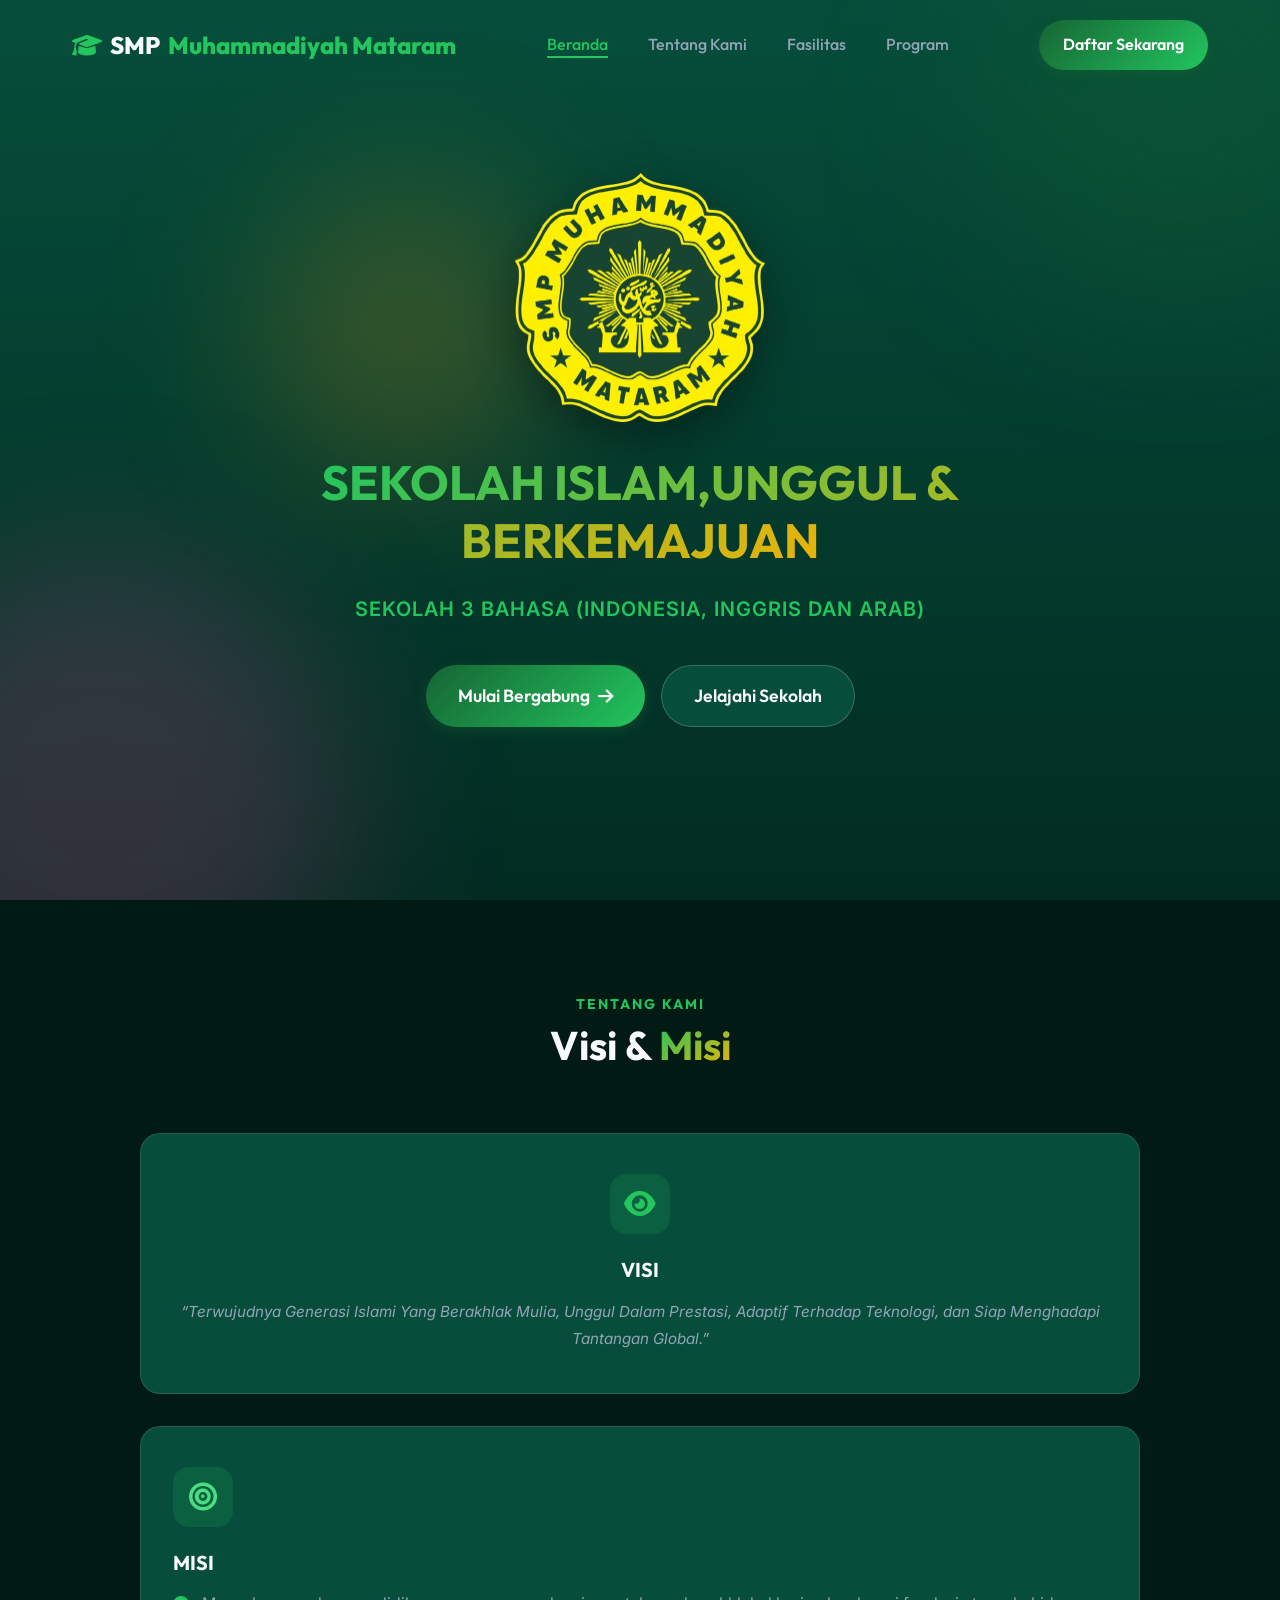
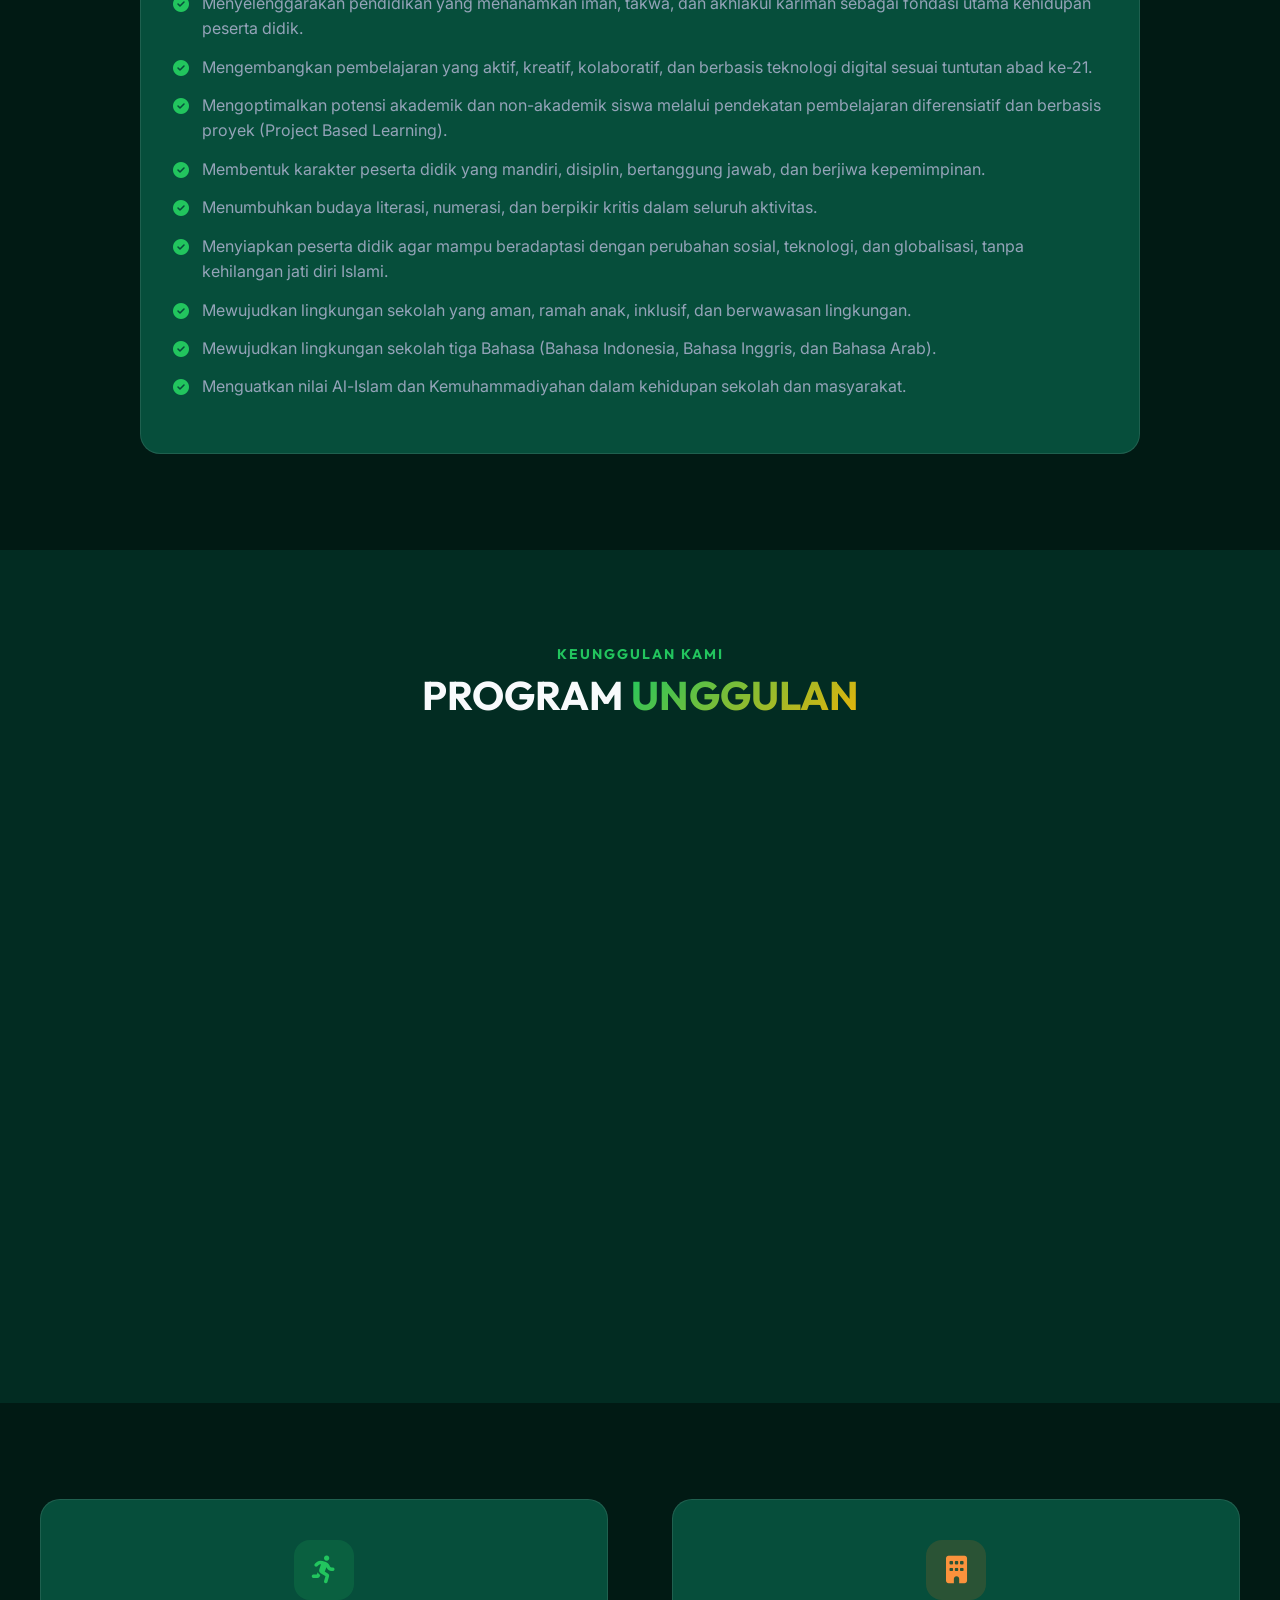
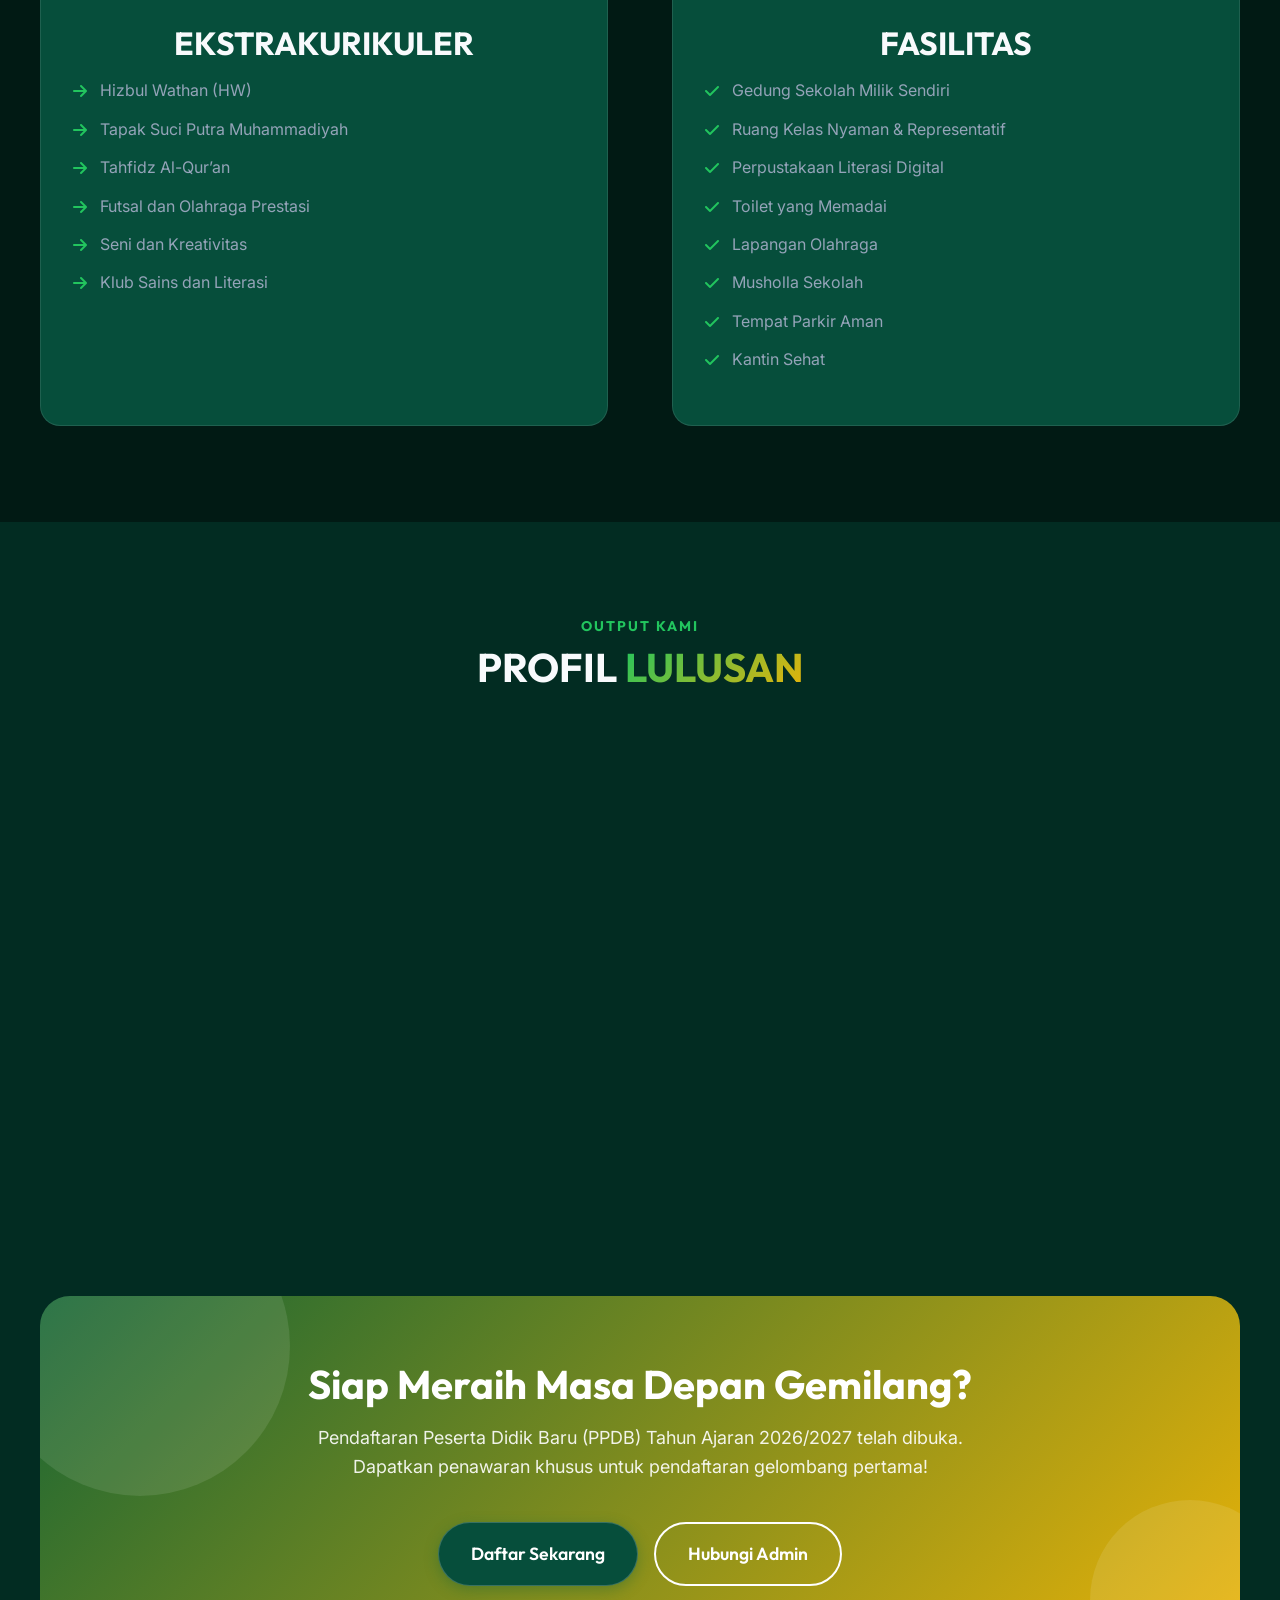
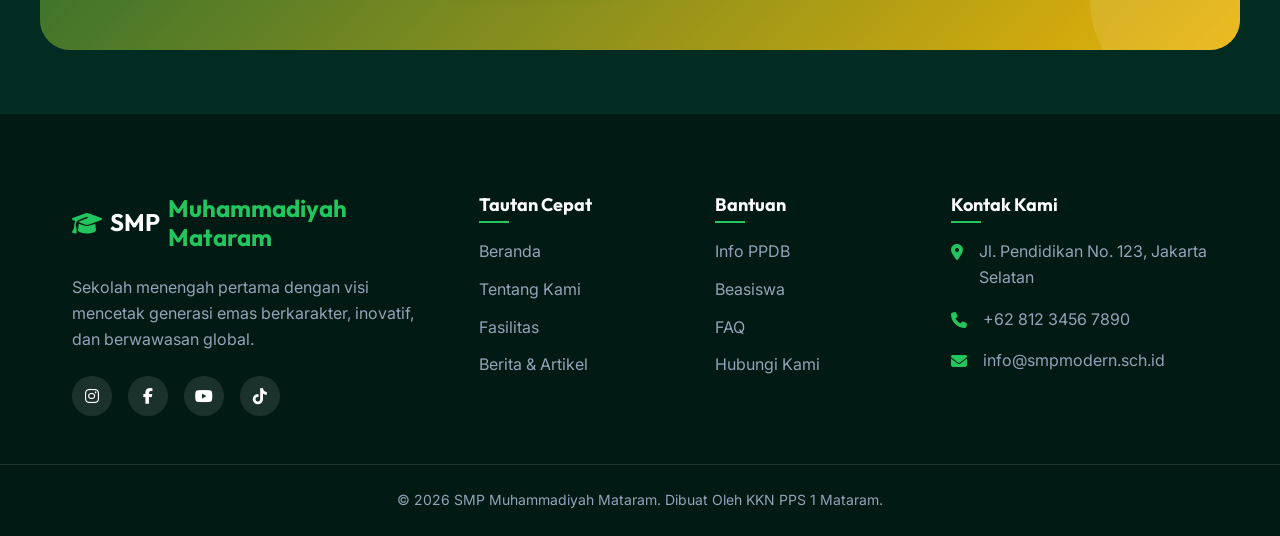
==== index.html @ 3b27979a "upload website" ====
<!DOCTYPE html>
<html lang="id">

<head>
    <meta charset="UTF-8">
    <meta name="viewport" content="width=device-width, initial-scale=1.0">
    <title>SMP Muhammadiyah Mataram | Cerdas & Berkarakter</title>
    <!-- Google Fonts -->
    <link rel="preconnect" href="https://fonts.googleapis.com">
    <link rel="preconnect" href="https://fonts.gstatic.com" crossorigin>
    <link
        href="https://fonts.googleapis.com/css2?family=Outfit:wght@300;400;600;700;800&family=Inter:wght@400;500;600&display=swap"
        rel="stylesheet">
    <!-- Font Awesome -->
    <link rel="stylesheet" href="https://cdnjs.cloudflare.com/ajax/libs/font-awesome/6.4.0/css/all.min.css">
    <!-- AOS Animation CSS -->
    <link href="https://unpkg.com/aos@2.3.1/dist/aos.css" rel="stylesheet">
    <!-- Custom CSS -->
    <link rel="stylesheet" href="style.css">
</head>

<body>
    <!-- Navbar -->
    <nav class="navbar">
        <div class="nav-container">
            <a href="#" class="logo">
                <i class="fas fa-graduation-cap"></i> SMP<span>Muhammadiyah Mataram </span>
            </a>
            <ul class="nav-links">
                <li data-aos="fade-down" data-aos-delay="100"><a href="#beranda" class="active">Beranda</a></li>
                <li data-aos="fade-down" data-aos-delay="200"><a href="#tentang">Tentang Kami</a></li>
                <li data-aos="fade-down" data-aos-delay="300"><a href="#fasilitas">Fasilitas</a></li>
                <li data-aos="fade-down" data-aos-delay="400"><a href="#program">Program</a></li>
            </ul>
            <a href="#daftar" class="btn-primary nav-btn" data-aos="fade-down" data-aos-delay="500">Daftar Sekarang</a>

            <div class="menu-toggle" id="mobile-menu">
                <span class="bar"></span>
                <span class="bar"></span>
                <span class="bar"></span>
            </div>
        </div>
    </nav>

    <!-- Hero Section -->
    <header id="beranda" class="hero">
        <div class="hero-shapes">
            <div class="shape shape-1"></div>
            <div class="shape shape-2"></div>
            <div class="shape shape-3"></div>
        </div>

        <div class="hero-container">
            <div class="hero-content">
                <div class="hero-logo-wrapper" data-aos="zoom-in" data-aos-delay="100">
                    <img src="assets/logo smp.png" alt="Logo SMP Muhammadiyah Mataram" class="hero-logo">
                </div>
                <h1 style="font-size: 3rem; line-height: 1.2; text-transform: uppercase;" data-aos="fade-up" data-aos-delay="200"><span
                        class="text-gradient">Sekolah Islam,Unggul & Berkemajuan</span></h1>
                <p style="font-size: 1.25rem; font-weight: 600; color: var(--primary-light); letter-spacing: 1px;" data-aos="fade-up" data-aos-delay="300">
                    SEKOLAH 3 BAHASA (INDONESIA, INGGRIS DAN ARAB)</p>
                <div class="hero-buttons" data-aos="fade-up" data-aos-delay="400">
                    <a href="#daftar" class="btn-primary btn-large">
                        Mulai Bergabung <i class="fas fa-arrow-right"></i>
                    </a>
                    <a href="#tentang" class="btn-secondary btn-large">
                        Jelajahi Sekolah
                    </a>
                </div>

            </div>

        </div>
    </header>

    <!-- Visi & Misi -->
    <section id="tentang" class="section-padding bg-darker">
        <div class="container">
            <div class="section-header">
                <h4 class="section-subtitle">Tentang Kami</h4>
                <h2 class="section-title">Visi & <span class="text-gradient">Misi</span></h2>
            </div>
            <div class="visi-misi-grid">
                <div class="feature-card visi-card" data-aos="fade-right" data-aos-delay="100" data-aos-duration="800">
                    <div class="card-icon bg-blue"><i class="fas fa-eye"></i></div>
                    <h3>VISI</h3>
                    <p class="quote">“Terwujudnya Generasi Islami Yang Berakhlak Mulia, Unggul Dalam Prestasi, Adaptif
                        Terhadap Teknologi, dan Siap Menghadapi Tantangan Global.”</p>
                </div>
                <div class="feature-card misi-card" data-aos="fade-left" data-aos-delay="300" data-aos-duration="800">
                    <div class="card-icon bg-green"><i class="fas fa-bullseye"></i></div>
                    <h3>MISI</h3>
                    <ul class="custom-list">
                        <li><i class="fas fa-check-circle"></i> <span>Menyelenggarakan pendidikan yang menanamkan iman,
                                takwa, dan akhlakul karimah sebagai fondasi utama kehidupan peserta didik.</span></li>
                        <li><i class="fas fa-check-circle"></i> <span>Mengembangkan pembelajaran yang aktif, kreatif,
                                kolaboratif, dan berbasis teknologi digital sesuai tuntutan abad ke-21.</span></li>
                        <li><i class="fas fa-check-circle"></i> <span>Mengoptimalkan potensi akademik dan non-akademik
                                siswa melalui pendekatan pembelajaran diferensiatif dan berbasis proyek (Project Based
                                Learning).</span></li>
                        <li><i class="fas fa-check-circle"></i> <span>Membentuk karakter peserta didik yang mandiri,
                                disiplin, bertanggung jawab, dan berjiwa kepemimpinan.</span></li>
                        <li><i class="fas fa-check-circle"></i> <span>Menumbuhkan budaya literasi, numerasi, dan
                                berpikir kritis dalam seluruh aktivitas.</span></li>
                        <li><i class="fas fa-check-circle"></i> <span>Menyiapkan peserta didik agar mampu beradaptasi
                                dengan perubahan sosial, teknologi, dan globalisasi, tanpa kehilangan jati diri
                                Islami.</span></li>
                        <li><i class="fas fa-check-circle"></i> <span>Mewujudkan lingkungan sekolah yang aman, ramah
                                anak, inklusif, dan berwawasan lingkungan.</span></li>
                        <li><i class="fas fa-check-circle"></i> <span>Mewujudkan lingkungan sekolah tiga Bahasa (Bahasa
                                Indonesia, Bahasa Inggris, dan Bahasa Arab).</span></li>
                        <li><i class="fas fa-check-circle"></i> <span>Menguatkan nilai Al-Islam dan Kemuhammadiyahan
                                dalam kehidupan sekolah dan masyarakat.</span></li>
                    </ul>
                </div>
            </div>
        </div>
    </section>

    <!-- Program Unggulan -->
    <section id="program" class="section-padding">
        <div class="container">
            <div class="section-header">
                <h4 class="section-subtitle">Keunggulan Kami</h4>
                <h2 class="section-title">PROGRAM <span class="text-gradient">UNGGULAN</span></h2>
            </div>
            <div class="cards-grid">
                <div class="feature-card" data-aos="flip-left" data-aos-delay="100">
                    <div class="card-icon bg-blue"><i class="fas fa-quran"></i></div>
                    <h3>1. PROGRAM TAHFIDZ & KARAKTER ISLAMI</h3>
                    <ul class="custom-list">
                        <li><i class="fas fa-star"></i> <span>Tahfidz dan Tahsin Al-Qur’an Terprogram</span></li>
                        <li><i class="fas fa-star"></i> <span>Sholat Dhuha & Dzuhur Berjamaah</span></li>
                        <li><i class="fas fa-star"></i> <span>Pembiasaan adab dan akhlakul karimah</span></li>
                    </ul>
                </div>
                <div class="feature-card" data-aos="flip-left" data-aos-delay="200">
                    <div class="card-icon bg-purple"><i class="fas fa-award"></i></div>
                    <h3>2. PROGRAM AKADEMIK UNGGUL</h3>
                    <ul class="custom-list">
                        <li><i class="fas fa-star"></i> <span>Kurikulum Merdeka terintegrasi ISMUBA</span></li>
                        <li><i class="fas fa-star"></i> <span>Project Based Learning (PjBL)</span></li>
                        <li><i class="fas fa-star"></i> <span>Penguatan Literasi & Numerasi</span></li>
                        <li><i class="fas fa-star"></i> <span>Kelas pendampingan prestasi</span></li>
                        <li><i class="fas fa-star"></i> <span>Beasiswa Kepala Desa</span></li>
                    </ul>
                </div>
                <div class="feature-card" data-aos="flip-left" data-aos-delay="300">
                    <div class="card-icon bg-orange"><i class="fas fa-laptop-code"></i></div>
                    <h3>3. PROGRAM DIGITAL TEKNOLOGI</h3>
                    <ul class="custom-list">
                        <li><i class="fas fa-star"></i> <span>Pembelajaran berbasis ICT</span></li>
                        <li><i class="fas fa-star"></i> <span>Literasi digital & etika bermedia</span></li>
                        <li><i class="fas fa-star"></i> <span>Pengenalan coding & teknologi dasar</span></li>
                        <li><i class="fas fa-star"></i> <span>Ujian berbasis komputer (CBT)</span></li>
                    </ul>
                </div>
                <div class="feature-card" data-aos="flip-left" data-aos-delay="400">
                    <div class="card-icon bg-green"><i class="fas fa-users"></i></div>
                    <h3>4. PROGRAM LIFE SKILLS & KEPEMIMPINAN</h3>
                    <ul class="custom-list">
                        <li><i class="fas fa-star"></i> <span>Public speaking & komunikasi efektif</span></li>
                        <li><i class="fas fa-star"></i> <span>Kewirausahaan siswa</span></li>
                        <li><i class="fas fa-star"></i> <span>Pendidikan karakter & kepemimpinan</span></li>
                    </ul>
                </div>
            </div>
        </div>
    </section>

    <!-- Ekstrakurikuler & Fasilitas -->
    <section id="fasilitas" class="section-padding bg-darker">
        <div class="container split-grid">
            <div class="content-col feature-card" data-aos="fade-right" data-aos-delay="100">
                <div class="card-icon bg-blue" style="margin: 0 auto 1.5rem;"><i class="fas fa-running"></i></div>
                <h2 class="section-title" style="text-align: center; font-size: 2rem;">EKSTRAKURIKULER</h2>
                <ul class="custom-list">
                    <li><i class="fas fa-arrow-right"></i> <span>Hizbul Wathan (HW)</span></li>
                    <li><i class="fas fa-arrow-right"></i> <span>Tapak Suci Putra Muhammadiyah</span></li>
                    <li><i class="fas fa-arrow-right"></i> <span>Tahfidz Al-Qur’an</span></li>
                    <li><i class="fas fa-arrow-right"></i> <span>Futsal dan Olahraga Prestasi</span></li>
                    <li><i class="fas fa-arrow-right"></i> <span>Seni dan Kreativitas</span></li>
                    <li><i class="fas fa-arrow-right"></i> <span>Klub Sains dan Literasi</span></li>
                </ul>
            </div>
            <div class="content-col feature-card" data-aos="fade-left" data-aos-delay="300">
                <div class="card-icon bg-orange" style="margin: 0 auto 1.5rem;"><i class="fas fa-building"></i></div>
                <h2 class="section-title" style="text-align: center; font-size: 2rem;">FASILITAS</h2>
                <ul class="custom-list">
                    <li><i class="fas fa-check"></i> <span>Gedung Sekolah Milik Sendiri</span></li>
                    <li><i class="fas fa-check"></i> <span>Ruang Kelas Nyaman & Representatif</span></li>
                    <li><i class="fas fa-check"></i> <span>Perpustakaan Literasi Digital</span></li>
                    <li><i class="fas fa-check"></i> <span>Toilet yang Memadai</span></li>
                    <li><i class="fas fa-check"></i> <span>Lapangan Olahraga</span></li>
                    <li><i class="fas fa-check"></i> <span>Musholla Sekolah</span></li>
                    <li><i class="fas fa-check"></i> <span>Tempat Parkir Aman</span></li>
                    <li><i class="fas fa-check"></i> <span>Kantin Sehat</span></li>
                </ul>
            </div>
        </div>
    </section>

    <!-- Profil Lulusan -->
    <section id="profil" class="section-padding">
        <div class="container text-center">
            <div class="section-header">
                <h4 class="section-subtitle">Output Kami</h4>
                <h2 class="section-title">PROFIL <span class="text-gradient">LULUSAN</span></h2>
            </div>
            <div class="profil-grid">
                <div class="profil-item" data-aos="flip-left" data-aos-delay="100">
                    <div class="icon-box bg-blue"><i class="fas fa-praying-hands"></i></div>
                    <p>Memiliki Akhlak Islami dan Karakter Kuat</p>
                </div>
                <div class="profil-item" data-aos="flip-left" data-aos-delay="200">
                    <div class="icon-box bg-purple"><i class="fas fa-trophy"></i></div>
                    <p>Unggul dalam Akademik dan Non Akademik</p>
                </div>
                <div class="profil-item" data-aos="flip-left" data-aos-delay="300">
                    <div class="icon-box bg-orange"><i class="fas fa-laptop"></i></div>
                    <p>Terampil Menggunakan Teknologi Secara Bijak</p>
                </div>
                <div class="profil-item" data-aos="flip-left" data-aos-delay="400">
                    <div class="icon-box bg-green"><i class="fas fa-university"></i></div>
                    <p>Siap Melanjutkan ke SMA/MA/SMK Unggulan</p>
                </div>
                <div class="profil-item" data-aos="flip-left" data-aos-delay="500">
                    <div class="icon-box bg-blue"><i class="fas fa-user-tie"></i></div>
                    <p>Memiliki Percaya Diri Kuat dan Berjiwa Kepemimpinan</p>
                </div>
            </div>
        </div>
    </section>

    <!-- Call To Action -->
    <section class="cta" data-aos="zoom-in">
        <div class="cta-container">
            <div class="cta-content">
                <h2>Siap Meraih Masa Depan Gemilang?</h2>
                <p>Pendaftaran Peserta Didik Baru (PPDB) Tahun Ajaran 2026/2027 telah dibuka. Dapatkan penawaran khusus
                    untuk pendaftaran gelombang pertama!</p>
                <div class="cta-buttons">
                    <a href="#daftar" class="btn-primary btn-large btn-white">Daftar Sekarang</a>
                    <a href="#kontak" class="btn-outline-white btn-large">Hubungi Admin</a>
                </div>
            </div>
            <div class="cta-circle cta-circle-1"></div>
            <div class="cta-circle cta-circle-2"></div>
        </div>
    </section>

    <!-- Footer -->
    <footer class="footer">
        <div class="footer-container">
            <div class="footer-col about">
                <h3><i class="fas fa-graduation-cap"></i> SMP<span>Muhammadiyah Mataram</span></h3>
                <p>Sekolah menengah pertama dengan visi mencetak generasi emas berkarakter, inovatif, dan berwawasan
                    global.</p>
                <div class="social-links">
                    <a href="https://www.instagram.com/smpmu_mataram?igsh=MXd1Y2Z3NXptenNrZQ==&utm_medium=social&utm_source=heylink.me" target="_blank"><i class="fab fa-instagram"></i></a>
                    <a href="https://www.facebook.com/share/19tKnu2hzG/?utm_medium=social&utm_source=heylink.me" target="_blank"><i class="fab fa-facebook-f"></i></a>
                    <a href="https://youtube.com/@smpmu_mataram?si=BTMqmjddA_VuxTcM&utm_medium=social&utm_source=heylink.me" target="_blank"><i class="fab fa-youtube"></i></a>
                    <a href="https://www.tiktok.com/@smpmumataram?_t=ZS-8u3tO0BGxIG&_r=1" target="_blank"><i class="fab fa-tiktok"></i></a>
                </div>
            </div>
            <div class="footer-col links">
                <h4>Tautan Cepat</h4>
                <ul>
                    <li><a href="#beranda">Beranda</a></li>
                    <li><a href="#tentang">Tentang Kami</a></li>
                    <li><a href="#fasilitas">Fasilitas</a></li>
                    <li><a href="#berita">Berita & Artikel</a></li>
                </ul>
            </div>
            <div class="footer-col links">
                <h4>Bantuan</h4>
                <ul>
                    <li><a href="#ppdb">Info PPDB</a></li>
                    <li><a href="#beasiswa">Beasiswa</a></li>
                    <li><a href="#faq">FAQ</a></li>
                    <li><a href="#kontak">Hubungi Kami</a></li>
                </ul>
            </div>
            <div class="footer-col contact">
                <h4>Kontak Kami</h4>
                <ul>
                    <li><i class="fas fa-map-marker-alt"></i> Jl. Pendidikan No. 123, Jakarta Selatan</li>
                    <li><i class="fas fa-phone"></i> +62 812 3456 7890</li>
                    <li><i class="fas fa-envelope"></i> info@smpmodern.sch.id</li>
                </ul>
            </div>
        </div>
        <div class="footer-bottom">
            <p>&copy; 2026 SMP Muhammadiyah Mataram. Dibuat Oleh KKN PPS 1 Mataram.</p>
        </div>
    </footer>

    <!-- AOS Animation JS -->
    <script src="https://unpkg.com/aos@2.3.1/dist/aos.js"></script>
    <!-- Scripts -->
    <script src="script.js"></script>
</body>

</html>
---- style.css ----
/* Base Variables */
:root {
    --primary: #166534; /* Dark Green 800 */
    --primary-light: #22C55E; /* Green 500 */
    --primary-dark: #14532d; /* Dark Green 900 */
    --secondary: #EAB308; /* Sun Yellow 500 */
    --accent: #F59E0B; /* Amber 500 */
    
    --text-main: #F8FAFC; /* Slate 50 */
    --text-muted: #94A3B8; /* Slate 400 */
    --text-light: #FFFFFF;
    
    --bg-main: #022C22; /* Emerald 950 */
    --bg-white: #064E3B; /* Emerald 900 */
    
    --card-blue: rgba(34, 197, 94, 0.15);
    --card-purple: rgba(168, 85, 247, 0.15);
    --card-orange: rgba(249, 115, 22, 0.15);
    --card-green: rgba(34, 197, 94, 0.15);
    
    --transition: all 0.3s cubic-bezier(0.4, 0, 0.2, 1);
    --shadow-sm: 0 1px 2px 0 rgba(0, 0, 0, 0.05);
    --shadow-md: 0 4px 6px -1px rgba(0, 0, 0, 0.1), 0 2px 4px -1px rgba(0, 0, 0, 0.06);
    --shadow-lg: 0 10px 15px -3px rgba(0, 0, 0, 0.1), 0 4px 6px -2px rgba(0, 0, 0, 0.05);
    --shadow-xl: 0 20px 25px -5px rgba(0, 0, 0, 0.1), 0 10px 10px -5px rgba(0, 0, 0, 0.04);
}

/* Reset & Base Styles */
* {
    margin: 0;
    padding: 0;
    box-sizing: border-box;
}

html {
    scroll-behavior: smooth;
}

body {
    font-family: 'Inter', sans-serif;
    color: var(--text-main);
    background-color: var(--bg-main);
    line-height: 1.6;
    width: 100%;
}

h1, h2, h3, h4, h5, h6 {
    font-family: 'Outfit', sans-serif;
    font-weight: 700;
    line-height: 1.2;
}

a {
    text-decoration: none;
    color: inherit;
}

ul {
    list-style: none;
}

.text-gradient {
    background: linear-gradient(135deg, var(--primary-light), var(--secondary));
    -webkit-background-clip: text;
    -webkit-text-fill-color: transparent;
    background-clip: text;
}

.text-danger {
    color: #EF4444;
}

/* Buttons */
.btn-primary, .btn-secondary, .btn-outline-white {
    display: inline-flex;
    align-items: center;
    justify-content: center;
    gap: 0.5rem;
    padding: 0.75rem 1.5rem;
    border-radius: 50px;
    font-weight: 600;
    font-family: 'Outfit', sans-serif;
    transition: var(--transition);
    cursor: pointer;
    border: none;
}

.btn-large {
    padding: 1rem 2rem;
    font-size: 1.1rem;
}

.btn-primary {
    background: linear-gradient(135deg, var(--primary), var(--primary-light));
    color: white;
    box-shadow: 0 4px 14px 0 rgba(22, 101, 52, 0.39);
}

.btn-primary:hover {
    transform: translateY(-2px);
    box-shadow: 0 6px 20px rgba(22, 101, 52, 0.23);
}

.btn-secondary {
    background: var(--bg-white);
    color: var(--text-main);
    border: 1px solid rgba(255, 255, 255, 0.2);
    box-shadow: var(--shadow-sm);
}

.btn-secondary:hover {
    border-color: var(--primary-light);
    color: white;
    background: var(--primary);
    transform: translateY(-2px);
}

.btn-white {
    background: var(--bg-white);
    color: white;
    border: 1px solid rgba(255, 255, 255, 0.2);
}

.btn-outline-white {
    background: transparent;
    color: white;
    border: 2px solid white;
}

.btn-outline-white:hover {
    background: white;
    color: var(--primary);
}

/* Navbar */
.navbar {
    position: fixed;
    top: 0;
    left: 0;
    width: 100%;
    z-index: 1000;
    padding: 1.25rem 0;
    transition: var(--transition);
    background: transparent;
}

.navbar.scrolled {
    background: rgba(2, 44, 34, 0.9);
    backdrop-filter: blur(10px);
    -webkit-backdrop-filter: blur(10px);
    box-shadow: var(--shadow-sm);
    padding: 1rem 0;
}

.nav-container {
    max-width: 1200px;
    margin: 0 auto;
    padding: 0 2rem;
    display: flex;
    justify-content: space-between;
    align-items: center;
}

.logo {
    font-family: 'Outfit', sans-serif;
    font-size: 1.5rem;
    font-weight: 800;
    color: var(--text-main);
    display: flex;
    align-items: center;
    gap: 0.5rem;
}

.logo i {
    color: var(--primary-light);
}

.logo span {
    color: var(--primary-light);
}

.nav-links {
    display: flex;
    gap: 2.5rem;
}

.nav-links li a {
    font-weight: 500;
    color: var(--text-muted);
    transition: var(--transition);
    font-family: 'Outfit', sans-serif;
    position: relative;
}

.nav-links li a:hover, .nav-links li a.active {
    color: var(--primary-light);
}

.nav-links li a::after {
    content: '';
    position: absolute;
    width: 0;
    height: 2px;
    bottom: -4px;
    left: 0;
    background-color: var(--primary-light);
    transition: var(--transition);
}

.nav-links li a:hover::after, .nav-links li a.active::after {
    width: 100%;
}

.menu-toggle {
    display: none;
    cursor: pointer;
    flex-direction: column;
    gap: 5px;
}

.menu-toggle .bar {
    width: 25px;
    height: 3px;
    background-color: var(--text-main);
    transition: var(--transition);
    border-radius: 3px;
}

/* Hero Section */
.hero {
    position: relative;
    padding-top: 8rem;
    padding-bottom: 5rem;
    min-height: 100vh;
    display: flex;
    align-items: center;
    overflow: hidden;
    background: linear-gradient(180deg, #064E3B 0%, #022C22 100%);
}

.hero-shapes .shape {
    position: absolute;
    border-radius: 50%;
    filter: blur(80px);
    z-index: 0;
}

.shape-1 {
    width: 400px;
    height: 400px;
    background: rgba(22, 101, 52, 0.3);
    top: -100px;
    right: -100px;
    animation: float 8s ease-in-out infinite;
}

.shape-2 {
    width: 500px;
    height: 500px;
    background: rgba(236, 72, 153, 0.2);
    bottom: -150px;
    left: -150px;
    animation: float 12s ease-in-out infinite reverse;
}

.shape-3 {
    width: 300px;
    height: 300px;
    background: rgba(245, 158, 11, 0.2);
    top: 20%;
    left: 20%;
    animation: float 10s ease-in-out infinite 2s;
}

@keyframes float {
    0%, 100% { transform: translate(0, 0) scale(1); }
    50% { transform: translate(-20px, 20px) scale(1.05); }
}

.hero-container {
    max-width: 1000px;
    margin: 0 auto;
    padding: 0 2rem;
    display: flex;
    flex-direction: column;
    text-align: center;
    align-items: center;
    position: relative;
    z-index: 1;
}

.badge {
    display: inline-flex;
    align-items: center;
    gap: 0.5rem;
    background: rgba(34, 197, 94, 0.15);
    padding: 0.5rem 1rem;
    border-radius: 50px;
    margin-bottom: 1.5rem;
}

.badge-icon {
    color: var(--accent);
}

.badge-text {
    color: var(--primary-light);
    font-weight: 600;
    font-size: 0.875rem;
}

.hero-logo-wrapper {
    display: flex;
    justify-content: center;
    margin-bottom: 2rem;
}

.hero-logo {
    max-width: 250px; /* Adjusted logo size */
    width: 100%;
    height: auto;
    filter: drop-shadow(0 15px 25px rgba(0, 0, 0, 0.4));
    animation: floatLogo 6s ease-in-out infinite;
}

@keyframes floatLogo {
    0%, 100% { transform: translateY(0); }
    50% { transform: translateY(-15px); }
}

.hero-content h1 {
    font-size: 3.5rem;
    margin-bottom: 1.5rem;
    color: var(--text-main);
}

.hero-content p {
    font-size: 1.125rem;
    color: var(--text-muted);
    margin: 0 auto 2.5rem;
    max-width: 800px;
}

.hero-buttons {
    display: flex;
    justify-content: center;
    gap: 1rem;
    margin-bottom: 3rem;
}

.hero-stats {
    display: flex;
    justify-content: center;
    gap: 3rem;
    padding-top: 2rem;
    border-top: 1px solid rgba(255, 255, 255, 0.1);
}

.stat-item h3 {
    font-size: 2rem;
    color: var(--text-main);
    margin-bottom: 0.25rem;
}

.stat-item p {
    font-size: 0.875rem;
    color: var(--text-muted);
    margin: 0;
}

/* Hero Visual */
.hero-visual {
    position: relative;
}

.main-card {
    position: relative;
    border-radius: 24px;
    padding: 1rem;
    background: rgba(255, 255, 255, 0.4);
    backdrop-filter: blur(20px);
    -webkit-backdrop-filter: blur(20px);
    border: 1px solid rgba(255, 255, 255, 0.5);
    box-shadow: var(--shadow-xl);
    transform: rotate(2deg);
    transition: var(--transition);
}

.main-card:hover {
    transform: rotate(0deg) translateY(-10px);
}

.hero-img {
    width: 100%;
    min-height: 300px;
    max-height: 500px;
    height: auto;
    border-radius: 16px;
    object-fit: cover;
    display: block;
    background-color: #E2E8F0; /* Fallback gray if image fails */
}

.floating-badge {
    position: absolute;
    background: rgba(255, 255, 255, 0.9);
    backdrop-filter: blur(10px);
    padding: 1rem 1.5rem;
    border-radius: 16px;
    box-shadow: var(--shadow-lg);
    display: flex;
    align-items: center;
    gap: 1rem;
    animation: float 6s ease-in-out infinite;
}

.badge-top-right {
    top: -20px;
    right: -20px;
    animation-delay: 1s;
}

.badge-bottom-left {
    bottom: -30px;
    left: -30px;
    animation-delay: 2s;
}

.icon-box {
    width: 40px;
    height: 40px;
    background: var(--card-orange);
    color: var(--accent);
    border-radius: 50%;
    display: flex;
    align-items: center;
    justify-content: center;
    font-size: 1.25rem;
}

.floating-badge h4 {
    font-size: 1rem;
    margin: 0;
}

.floating-badge span {
    font-size: 0.75rem;
    color: var(--text-muted);
}

.avatar-group {
    display: flex;
}

.avatar-group img {
    width: 35px;
    height: 35px;
    border-radius: 50%;
    border: 2px solid white;
    margin-left: -10px;
}

.avatar-group img:first-child {
    margin-left: 0;
}

/* Facilities Section */
.facilities {
    padding: 6rem 2rem;
    background: var(--bg-main);
}

.section-header {
    text-align: center;
    max-width: 600px;
    margin: 0 auto 4rem;
}

.section-subtitle {
    color: var(--primary-light);
    text-transform: uppercase;
    letter-spacing: 2px;
    font-size: 0.875rem;
    margin-bottom: 0.5rem;
}

.section-title {
    font-size: 2.5rem;
    margin-bottom: 1rem;
}

.section-desc {
    color: var(--text-muted);
}

.cards-grid {
    max-width: 1200px;
    margin: 0 auto;
    display: grid;
    grid-template-columns: repeat(auto-fit, minmax(250px, 1fr));
    gap: 2rem;
}

.feature-card {
    background: var(--bg-white);
    padding: 2.5rem 2rem;
    border-radius: 20px;
    border: 1px solid rgba(255, 255, 255, 0.1);
    transition: var(--transition);
}

.feature-card:hover {
    transform: translateY(-10px);
    box-shadow: var(--shadow-lg);
    background: var(--primary);
    border-color: var(--primary-light);
}

.card-icon {
    width: 60px;
    height: 60px;
    border-radius: 16px;
    display: flex;
    align-items: center;
    justify-content: center;
    font-size: 1.75rem;
    margin-bottom: 1.5rem;
}

.bg-blue { background: var(--card-blue); color: var(--primary-light); }
.bg-purple { background: var(--card-purple); color: #C084FC; }
.bg-orange { background: var(--card-orange); color: #FB923C; }
.bg-green { background: var(--card-green); color: #4ADE80; }

.feature-card h3 {
    font-size: 1.25rem;
    margin-bottom: 1rem;
}

.feature-card p {
    color: var(--text-muted);
    font-size: 0.95rem;
}

/* New Layout Utility Classes */
.section-padding {
    padding: 6rem 2rem;
}

.bg-darker {
    background: #011a14;
}

.container {
    max-width: 1200px;
    margin: 0 auto;
}

/* Visi Misi Section */
.visi-misi-grid {
    display: grid;
    gap: 2rem;
    grid-template-columns: 1fr;
    max-width: 1000px;
    margin: 0 auto;
}

.visi-card {
    display: flex;
    flex-direction: column;
    justify-content: center;
    align-items: center;
    text-align: center;
}

.quote {
    font-style: italic;
    font-size: 1.2rem;
    line-height: 1.8;
    color: var(--text-light);
}

.custom-list {
    list-style: none;
    padding: 0;
    text-align: left;
}

.custom-list li {
    margin-bottom: 0.8rem;
    display: flex;
    gap: 0.8rem;
    align-items: flex-start;
    color: var(--text-muted);
}

.custom-list li i {
    color: var(--primary-light);
    margin-top: 5px;
    flex-shrink: 0;
}

.custom-list li span {
    flex: 1;
}

.split-grid {
    display: grid;
    grid-template-columns: 1fr 1fr;
    gap: 4rem;
}

/* Profil Lulusan Section */
.profil-grid {
    display: flex;
    flex-wrap: wrap;
    justify-content: center;
    gap: 2rem;
    margin-top: 3rem;
}

.profil-item {
    background: var(--bg-white);
    padding: 1.5rem;
    border-radius: 16px;
    border: 1px solid rgba(255,255,255,0.1);
    width: 220px;
    text-align: center;
    transition: var(--transition);
}

.profil-item:hover {
    transform: translateY(-5px);
    box-shadow: var(--shadow-lg);
    background: var(--primary);
    border-color: var(--primary-light);
}

.profil-item .icon-box {
    margin: 0 auto 1rem;
}

.profil-item p {
    color: var(--text-light);
    font-size: 0.95rem;
    line-height: 1.5;
}

/* CTA Section */
.cta {
    padding: 4rem 2rem;
    background: var(--bg-main);
}

.cta-container {
    max-width: 1200px;
    margin: 0 auto;
    background: linear-gradient(135deg, var(--primary), var(--secondary));
    border-radius: 30px;
    padding: 4rem 2rem;
    text-align: center;
    position: relative;
    overflow: hidden;
}

.cta-content {
    position: relative;
    z-index: 1;
    max-width: 700px;
    margin: 0 auto;
}

.cta-content h2 {
    color: white;
    font-size: 2.5rem;
    margin-bottom: 1rem;
}

.cta-content p {
    color: rgba(255, 255, 255, 0.9);
    font-size: 1.125rem;
    margin-bottom: 2.5rem;
}

.cta-buttons {
    display: flex;
    justify-content: center;
    gap: 1rem;
}

.cta-circle {
    position: absolute;
    border-radius: 50%;
    background: rgba(255, 255, 255, 0.1);
}

.cta-circle-1 {
    width: 300px;
    height: 300px;
    top: -100px;
    left: -50px;
}

.cta-circle-2 {
    width: 200px;
    height: 200px;
    bottom: -50px;
    right: -50px;
}

/* Footer */
.footer {
    background: #011a14;
    color: var(--text-light);
    padding-top: 5rem;
}

.footer-container {
    max-width: 1200px;
    margin: 0 auto;
    padding: 0 2rem;
    display: grid;
    grid-template-columns: 2fr 1fr 1fr 1.5fr;
    gap: 4rem;
    margin-bottom: 3rem;
}

.footer-col h3 {
    font-size: 1.5rem;
    margin-bottom: 1.5rem;
    display: flex;
    align-items: center;
    gap: 0.5rem;
}

.footer-col h3 span {
    color: var(--primary-light);
}

.footer-col h3 i {
    color: var(--primary-light);
}

.footer-col p {
    color: #94A3B8;
    margin-bottom: 1.5rem;
}

.social-links {
    display: flex;
    gap: 1rem;
}

.social-links a {
    width: 40px;
    height: 40px;
    border-radius: 50%;
    background: rgba(255, 255, 255, 0.1);
    display: flex;
    align-items: center;
    justify-content: center;
    transition: var(--transition);
}

.social-links a:hover {
    background: var(--primary-light);
    color: var(--bg-main);
    transform: translateY(-3px);
}

.footer-col h4 {
    font-size: 1.125rem;
    margin-bottom: 1.5rem;
    position: relative;
}

.footer-col h4::after {
    content: '';
    position: absolute;
    left: 0;
    bottom: -8px;
    width: 30px;
    height: 2px;
    background: var(--primary-light);
}

.footer-col ul li {
    margin-bottom: 0.75rem;
}

.footer-col ul li a {
    color: #94A3B8;
    transition: var(--transition);
}

.footer-col ul li a:hover {
    color: white;
    padding-left: 5px;
}

.footer-col.contact ul li {
    color: #94A3B8;
    display: flex;
    gap: 1rem;
    margin-bottom: 1rem;
}

.footer-col.contact ul li i {
    color: var(--primary-light);
    margin-top: 5px;
}

.footer-bottom {
    border-top: 1px solid rgba(255, 255, 255, 0.1);
    padding: 1.5rem 2rem;
    text-align: center;
    color: #94A3B8;
    font-size: 0.875rem;
}

/* Responsive Design */
@media (max-width: 1024px) {
    .hero-container {
        gap: 2rem;
    }
    .hero-content h1 {
        font-size: 3rem;
    }
}

@media (max-width: 992px) {
    .hero-container {
        grid-template-columns: 1fr;
        text-align: center;
    }
    
    .hero-content p {
        margin: 0 auto 2rem;
    }
    
    .hero-buttons {
        justify-content: center;
    }
    
    .hero-stats {
        justify-content: center;
    }
    
    .hero-visual {
        margin-top: 3rem;
        max-width: 600px;
        margin-left: auto;
        margin-right: auto;
    }
    
    .footer-container {
        grid-template-columns: 1fr 1fr;
    }
    
    .visi-misi-grid, .split-grid {
        grid-template-columns: 1fr;
    }
    
    .nav-links {
        position: fixed;
        top: 0;
        right: -100%;
        height: 100vh;
        width: 80%;
        max-width: 300px;
        background: var(--bg-main);
        flex-direction: column;
        padding: 6rem 2rem;
        box-shadow: -10px 0 20px rgba(0,0,0,0.05);
        transition: 0.4s ease;
    }
    
    .nav-links.active {
        right: 0;
    }
    
    .nav-btn {
        display: none;
    }
    
    .menu-toggle {
        display: flex;
        z-index: 1001;
    }
    
    .menu-toggle.active .bar:nth-child(1) {
        transform: translateY(8px) rotate(45deg);
    }
    
    .menu-toggle.active .bar:nth-child(2) {
        opacity: 0;
    }
    
    .menu-toggle.active .bar:nth-child(3) {
        transform: translateY(-8px) rotate(-45deg);
    }
}

@media (max-width: 768px) {
    .hero-content h1 {
        font-size: 2.5rem;
    }
    
    .hero-logo {
        max-width: 180px;
    }
    
    .hero-stats {
        flex-direction: column;
        gap: 1.5rem;
        align-items: center;
        border-top: none;
        padding-top: 1rem;
    }
    
    .stat-item {
        border-bottom: 1px solid rgba(255, 255, 255, 0.1);
        padding-bottom: 1rem;
        width: 100%;
    }
    
    .stat-item:last-child {
        border-bottom: none;
    }
    
    .floating-badge {
        display: none;
    }
    
    .cta-buttons {
        flex-direction: column;
    }
    
    .footer-container {
        grid-template-columns: 1fr;
        gap: 2rem;
    }
}
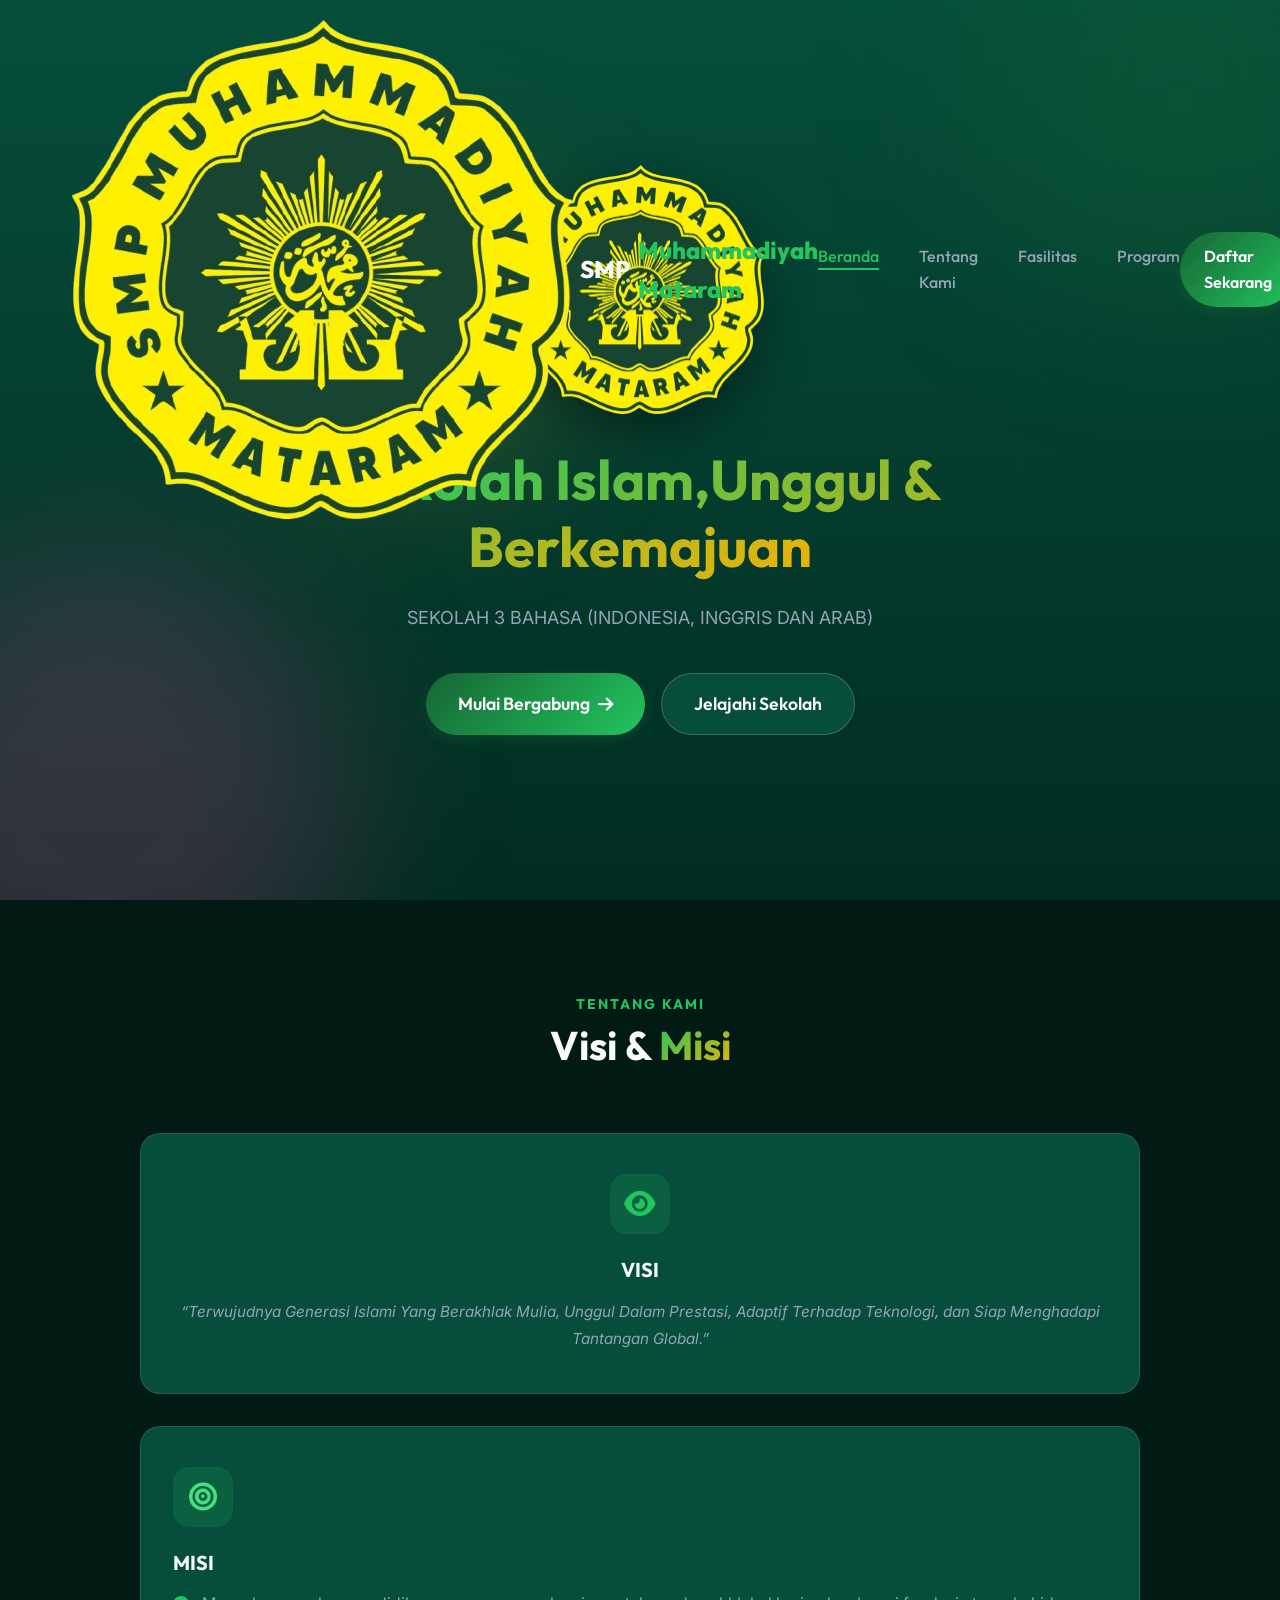
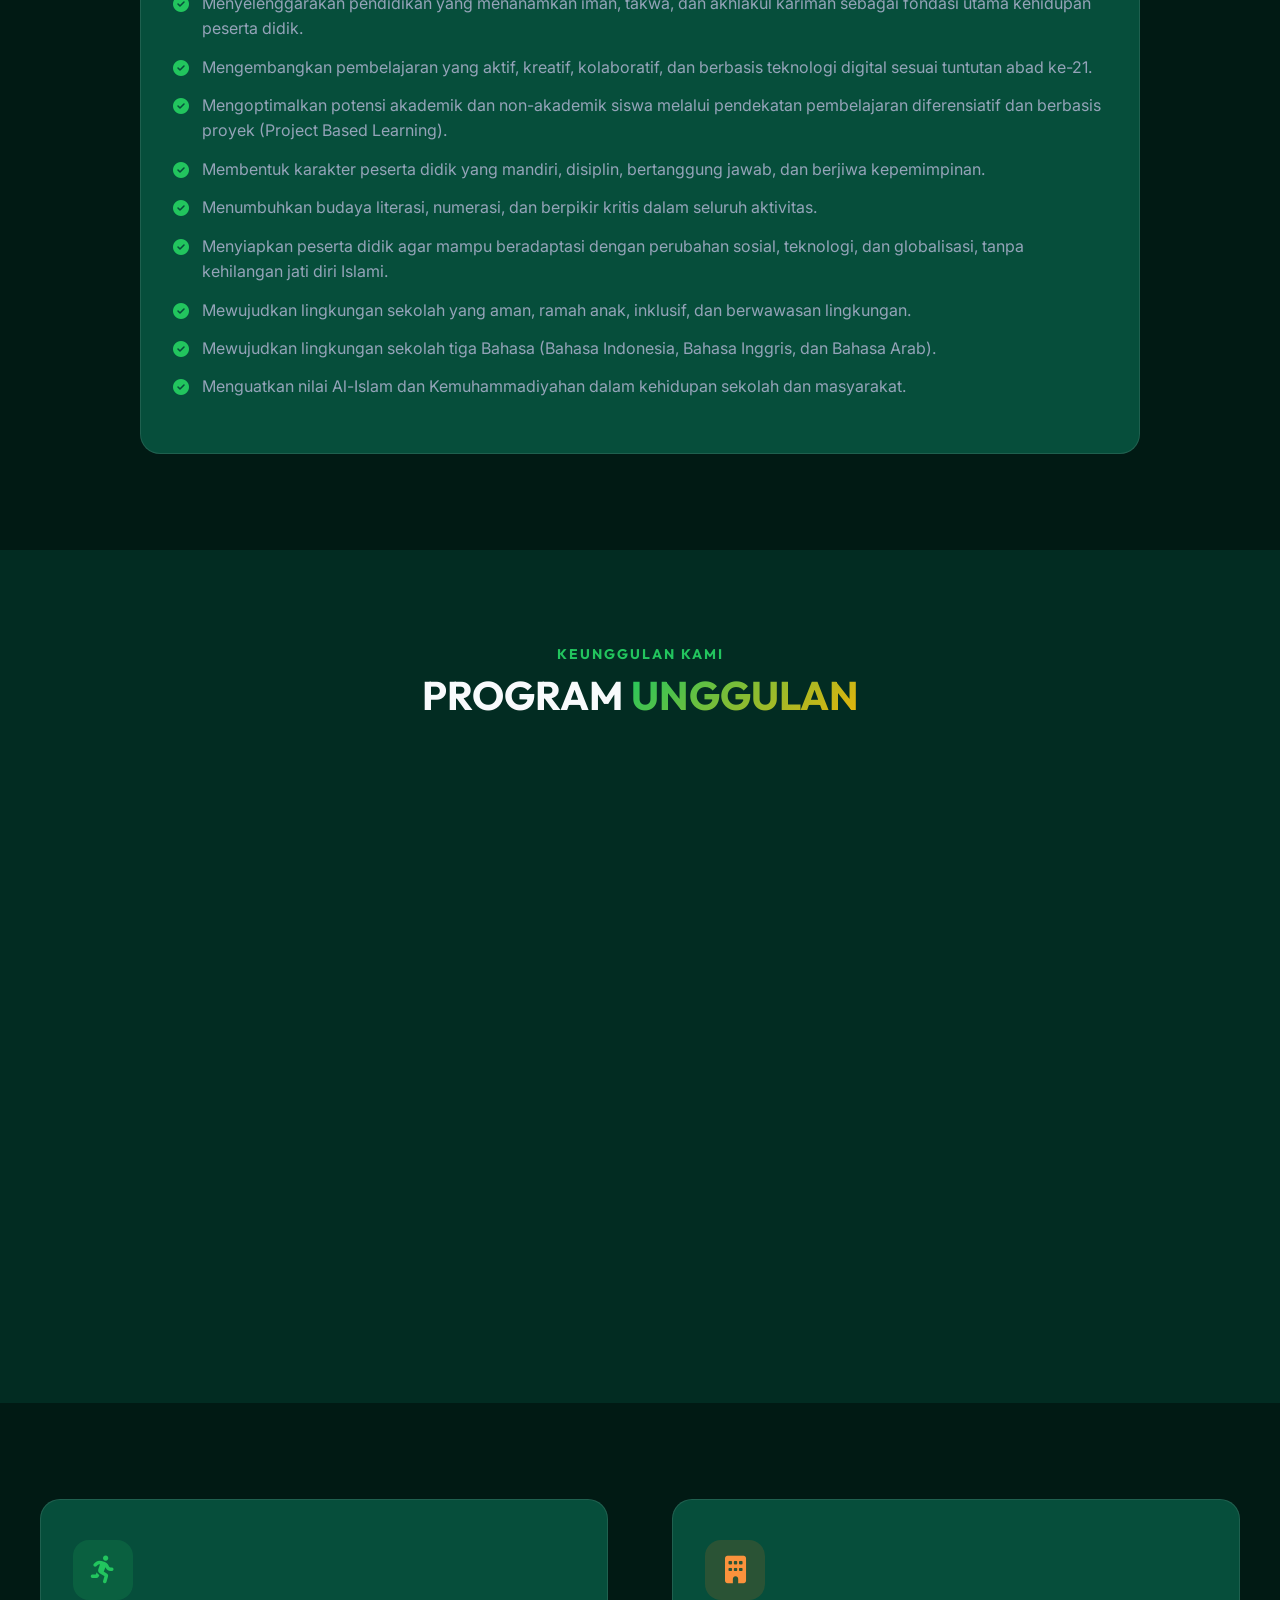
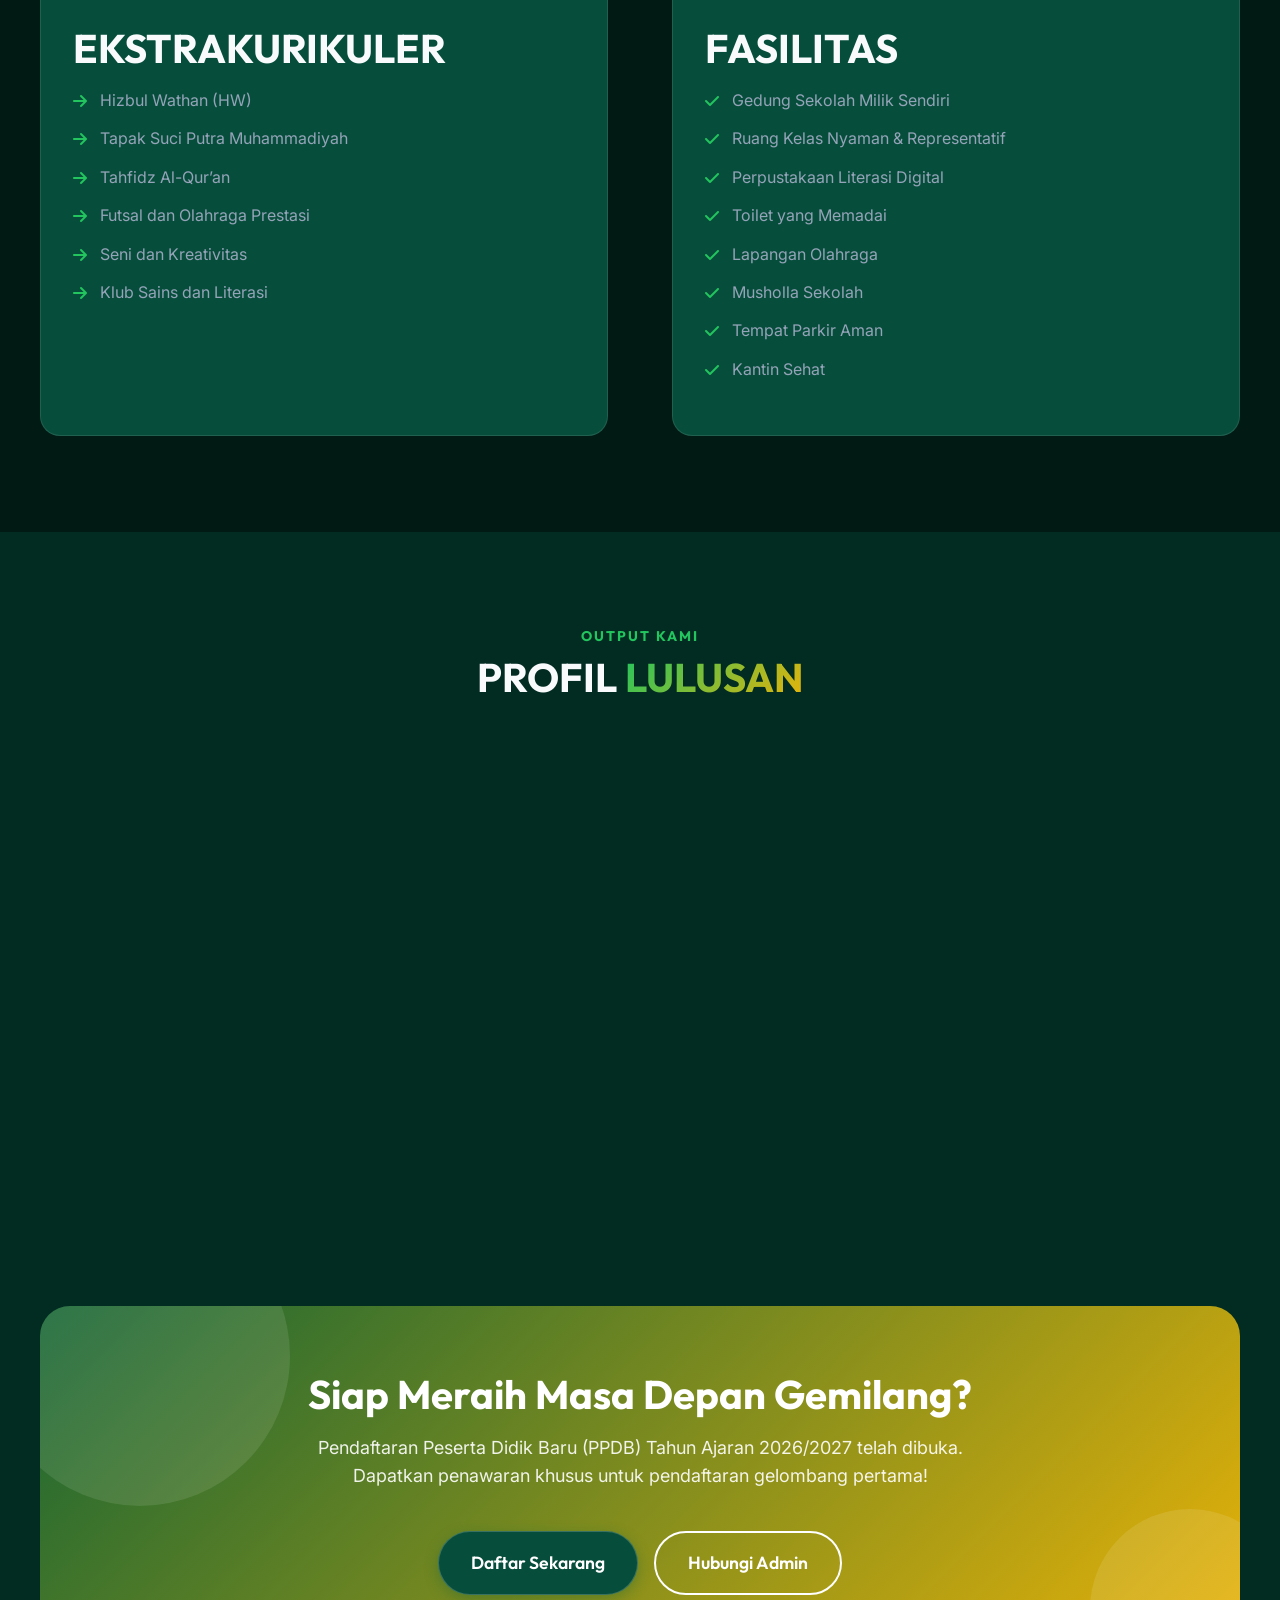
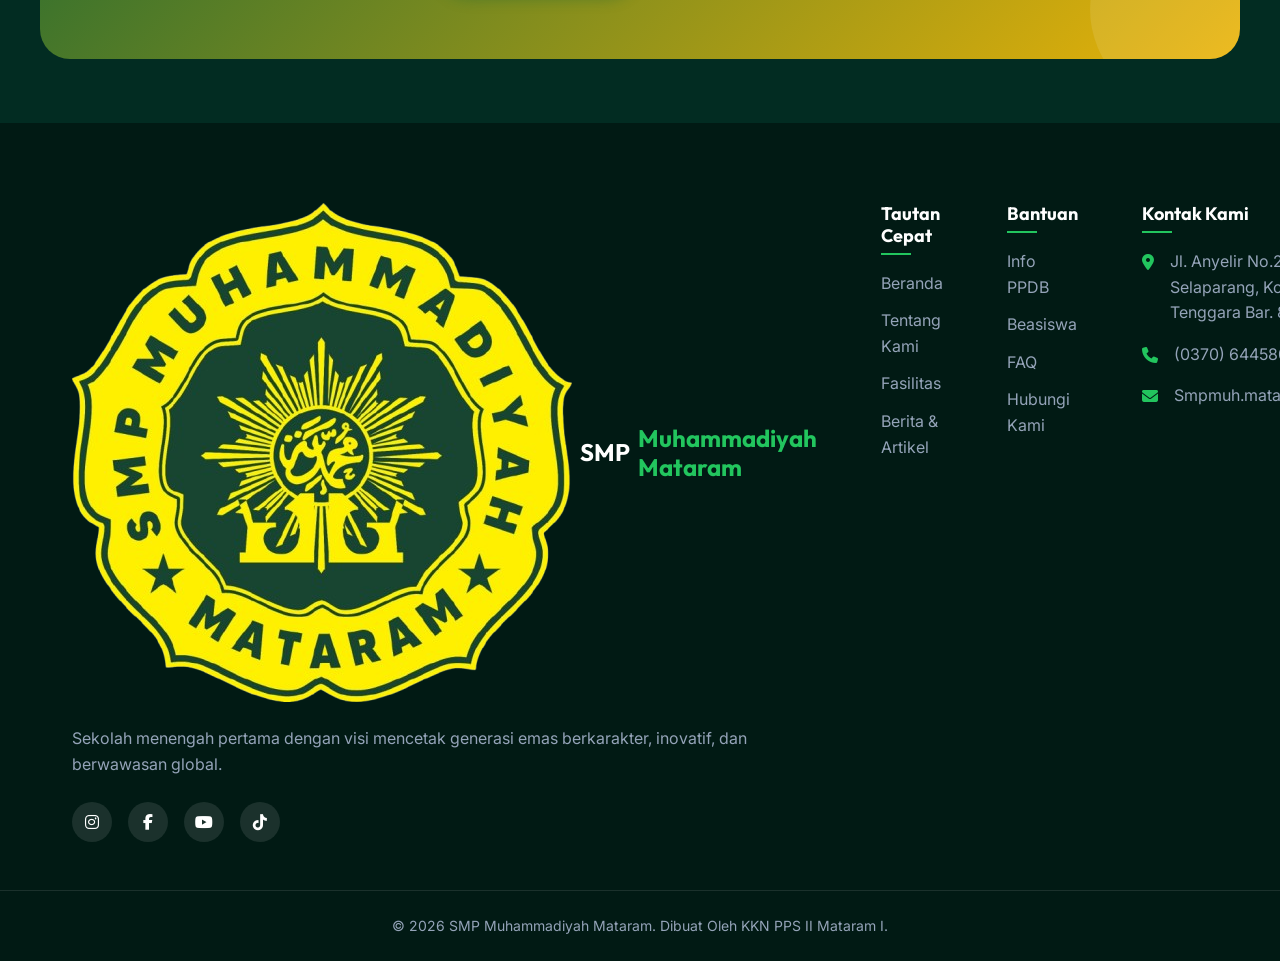
==== commit 436227f1: "upload project" ====
--- a/index.html
+++ b/index.html
@@ -24,7 +24,7 @@
     <nav class="navbar">
         <div class="nav-container">
             <a href="#" class="logo">
-                <i class="fas fa-graduation-cap"></i> SMP<span>Muhammadiyah Mataram </span>
+                <img src="assets/logo smp.png" alt="Logo SMP Muhammadiyah Mataram" class="logo-img"> SMP<span>Muhammadiyah Mataram </span>
             </a>
             <ul class="nav-links">
                 <li data-aos="fade-down" data-aos-delay="100"><a href="#beranda" class="active">Beranda</a></li>
@@ -32,7 +32,7 @@
                 <li data-aos="fade-down" data-aos-delay="300"><a href="#fasilitas">Fasilitas</a></li>
                 <li data-aos="fade-down" data-aos-delay="400"><a href="#program">Program</a></li>
             </ul>
-            <a href="#daftar" class="btn-primary nav-btn" data-aos="fade-down" data-aos-delay="500">Daftar Sekarang</a>
+            <a href="https://bit.ly/SPMBSMPMU2026" target="_blank" rel="noopener" class="btn-primary nav-btn" data-aos="fade-down" data-aos-delay="500">Daftar Sekarang</a>
 
             <div class="menu-toggle" id="mobile-menu">
                 <span class="bar"></span>
@@ -55,12 +55,12 @@
                 <div class="hero-logo-wrapper" data-aos="zoom-in" data-aos-delay="100">
                     <img src="assets/logo smp.png" alt="Logo SMP Muhammadiyah Mataram" class="hero-logo">
                 </div>
-                <h1 style="font-size: 3rem; line-height: 1.2; text-transform: uppercase;" data-aos="fade-up" data-aos-delay="200"><span
+                <h1 data-aos="fade-up" data-aos-delay="200"><span
                         class="text-gradient">Sekolah Islam,Unggul & Berkemajuan</span></h1>
-                <p style="font-size: 1.25rem; font-weight: 600; color: var(--primary-light); letter-spacing: 1px;" data-aos="fade-up" data-aos-delay="300">
+                <p data-aos="fade-up" data-aos-delay="300">
                     SEKOLAH 3 BAHASA (INDONESIA, INGGRIS DAN ARAB)</p>
                 <div class="hero-buttons" data-aos="fade-up" data-aos-delay="400">
-                    <a href="#daftar" class="btn-primary btn-large">
+                    <a href="https://bit.ly/SPMBSMPMU2026" target="_blank" rel="noopener" class="btn-primary btn-large">
                         Mulai Bergabung <i class="fas fa-arrow-right"></i>
                     </a>
                     <a href="#tentang" class="btn-secondary btn-large">
@@ -88,8 +88,8 @@
                         Terhadap Teknologi, dan Siap Menghadapi Tantangan Global.”</p>
                 </div>
                 <div class="feature-card misi-card" data-aos="fade-left" data-aos-delay="300" data-aos-duration="800">
-                    <div class="card-icon bg-green"><i class="fas fa-bullseye"></i></div>
-                    <h3>MISI</h3>
+                    <div class="card-icon bg-green icon-center"><i class="fas fa-bullseye"></i></div>
+                    <h3 class="text-center">MISI</h3>
                     <ul class="custom-list">
                         <li><i class="fas fa-check-circle"></i> <span>Menyelenggarakan pendidikan yang menanamkan iman,
                                 takwa, dan akhlakul karimah sebagai fondasi utama kehidupan peserta didik.</span></li>
@@ -172,8 +172,8 @@
     <section id="fasilitas" class="section-padding bg-darker">
         <div class="container split-grid">
             <div class="content-col feature-card" data-aos="fade-right" data-aos-delay="100">
-                <div class="card-icon bg-blue" style="margin: 0 auto 1.5rem;"><i class="fas fa-running"></i></div>
-                <h2 class="section-title" style="text-align: center; font-size: 2rem;">EKSTRAKURIKULER</h2>
+                <div class="card-icon bg-blue icon-center"><i class="fas fa-running"></i></div>
+                <h2 class="section-title text-center title-sm">EKSTRAKURIKULER</h2>
                 <ul class="custom-list">
                     <li><i class="fas fa-arrow-right"></i> <span>Hizbul Wathan (HW)</span></li>
                     <li><i class="fas fa-arrow-right"></i> <span>Tapak Suci Putra Muhammadiyah</span></li>
@@ -184,8 +184,8 @@
                 </ul>
             </div>
             <div class="content-col feature-card" data-aos="fade-left" data-aos-delay="300">
-                <div class="card-icon bg-orange" style="margin: 0 auto 1.5rem;"><i class="fas fa-building"></i></div>
-                <h2 class="section-title" style="text-align: center; font-size: 2rem;">FASILITAS</h2>
+                <div class="card-icon bg-orange icon-center"><i class="fas fa-building"></i></div>
+                <h2 class="section-title text-center title-sm">FASILITAS</h2>
                 <ul class="custom-list">
                     <li><i class="fas fa-check"></i> <span>Gedung Sekolah Milik Sendiri</span></li>
                     <li><i class="fas fa-check"></i> <span>Ruang Kelas Nyaman & Representatif</span></li>
@@ -240,7 +240,7 @@
                 <p>Pendaftaran Peserta Didik Baru (PPDB) Tahun Ajaran 2026/2027 telah dibuka. Dapatkan penawaran khusus
                     untuk pendaftaran gelombang pertama!</p>
                 <div class="cta-buttons">
-                    <a href="#daftar" class="btn-primary btn-large btn-white">Daftar Sekarang</a>
+                    <a href="https://bit.ly/SPMBSMPMU2026" target="_blank" rel="noopener" class="btn-primary btn-large btn-white">Daftar Sekarang</a>
                     <a href="#kontak" class="btn-outline-white btn-large">Hubungi Admin</a>
                 </div>
             </div>
@@ -253,7 +253,7 @@
     <footer class="footer">
         <div class="footer-container">
             <div class="footer-col about">
-                <h3><i class="fas fa-graduation-cap"></i> SMP<span>Muhammadiyah Mataram</span></h3>
+                <h3><img src="assets/logo smp.png" alt="Logo SMP Muhammadiyah Mataram" class="footer-logo-img"> SMP<span>Muhammadiyah Mataram</span></h3>
                 <p>Sekolah menengah pertama dengan visi mencetak generasi emas berkarakter, inovatif, dan berwawasan
                     global.</p>
                 <div class="social-links">
@@ -284,14 +284,14 @@
             <div class="footer-col contact">
                 <h4>Kontak Kami</h4>
                 <ul>
-                    <li><i class="fas fa-map-marker-alt"></i> Jl. Pendidikan No. 123, Jakarta Selatan</li>
-                    <li><i class="fas fa-phone"></i> +62 812 3456 7890</li>
-                    <li><i class="fas fa-envelope"></i> info@smpmodern.sch.id</li>
+                    <li><i class="fas fa-map-marker-alt"></i> Jl. Anyelir No.2 - 4, Gomong, Kec. Selaparang, Kota Mataram, Nusa Tenggara Bar. 83125</li>
+                    <li><i class="fas fa-phone"></i> (0370) 644580</li>
+                    <li><i class="fas fa-envelope"></i> Smpmuh.mataram@yahoo.com.id</li>
                 </ul>
             </div>
         </div>
         <div class="footer-bottom">
-            <p>&copy; 2026 SMP Muhammadiyah Mataram. Dibuat Oleh KKN PPS 1 Mataram.</p>
+            <p>&copy; 2026 SMP Muhammadiyah Mataram. Dibuat Oleh KKN PPS II Mataram I.</p>
         </div>
     </footer>
 
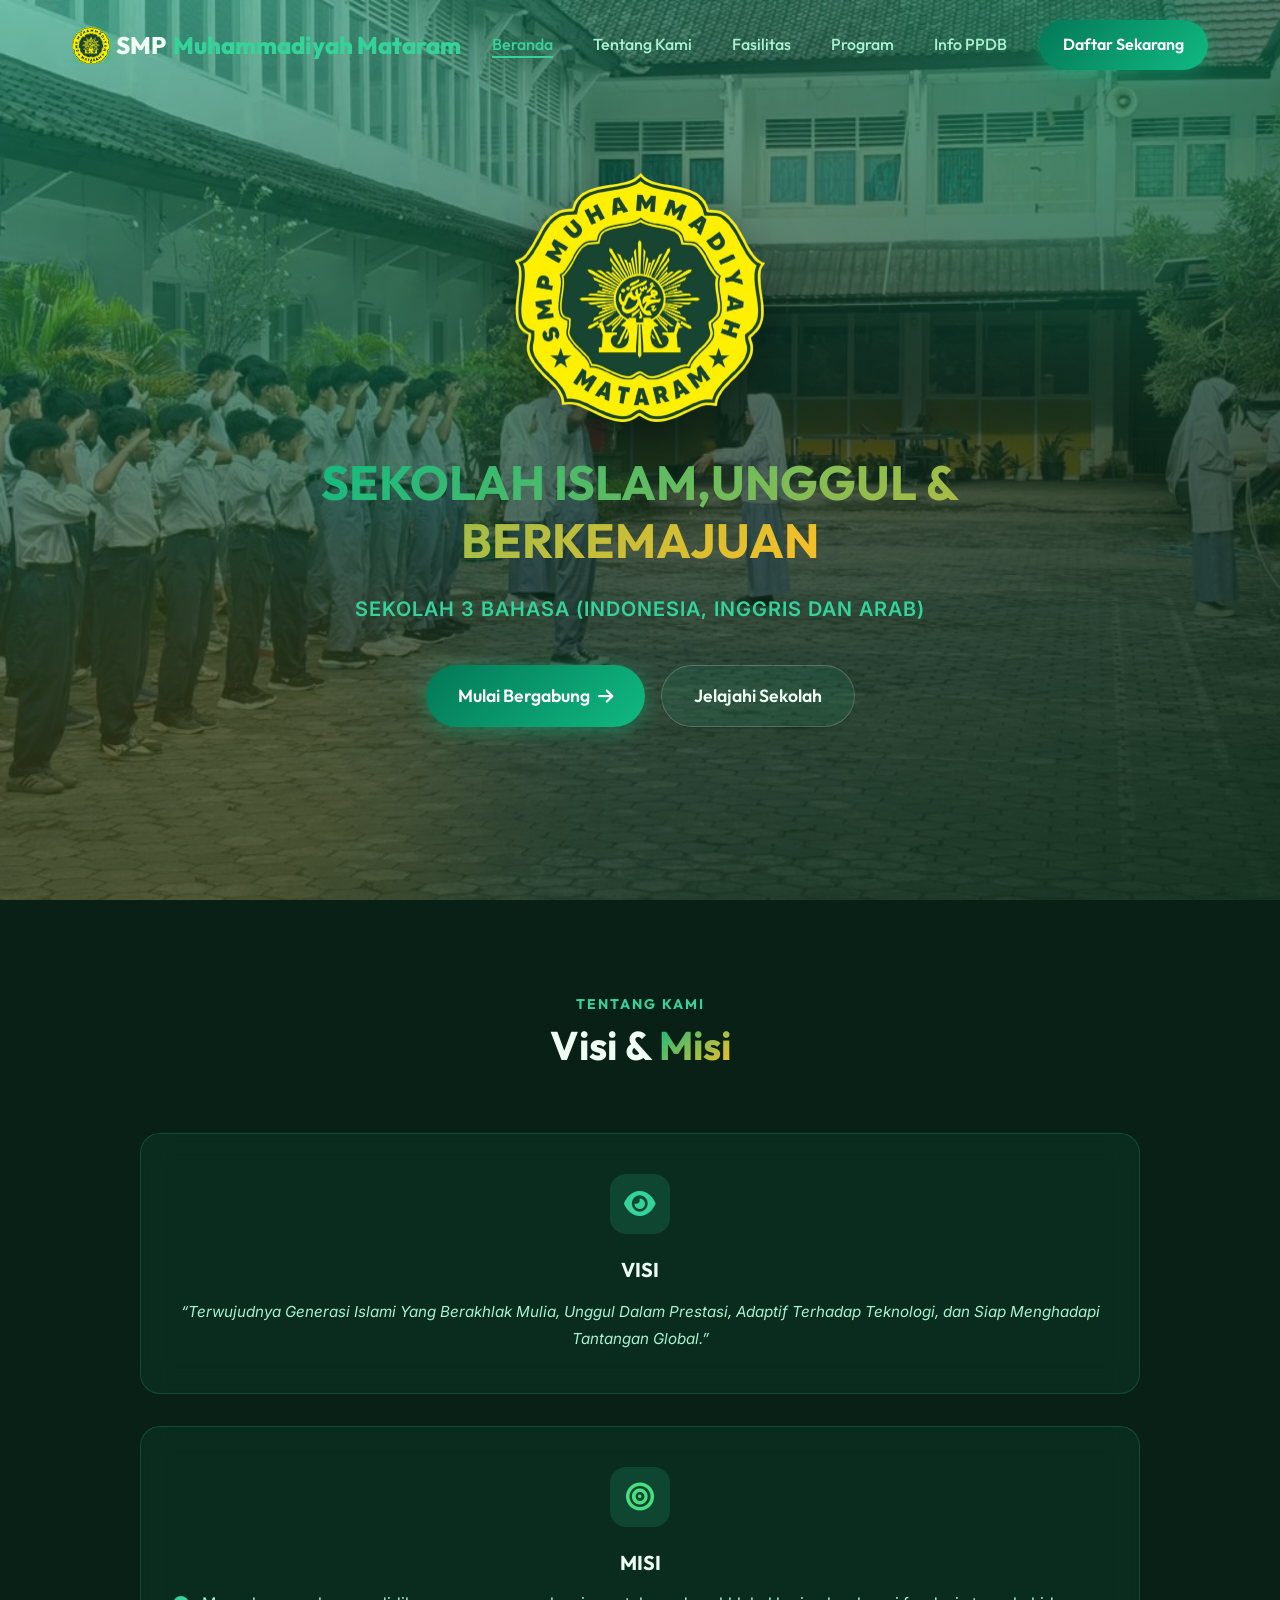
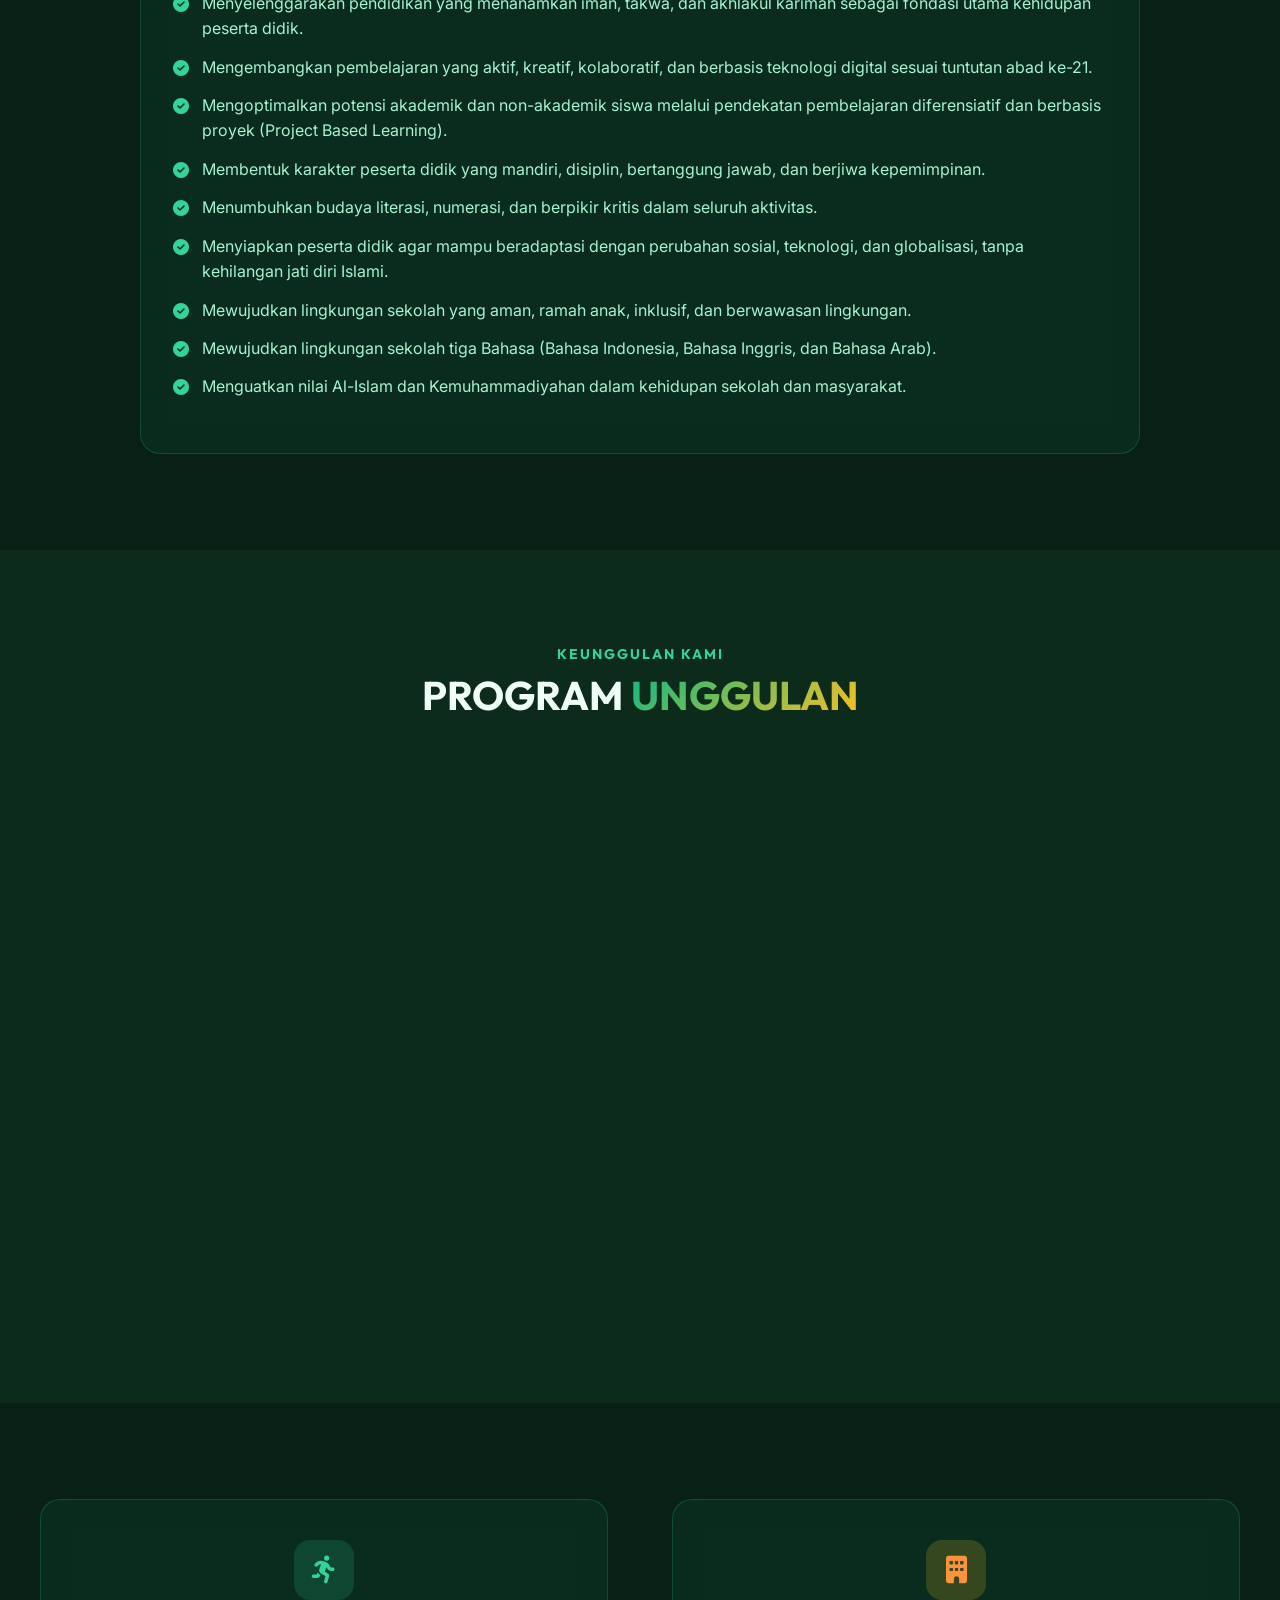
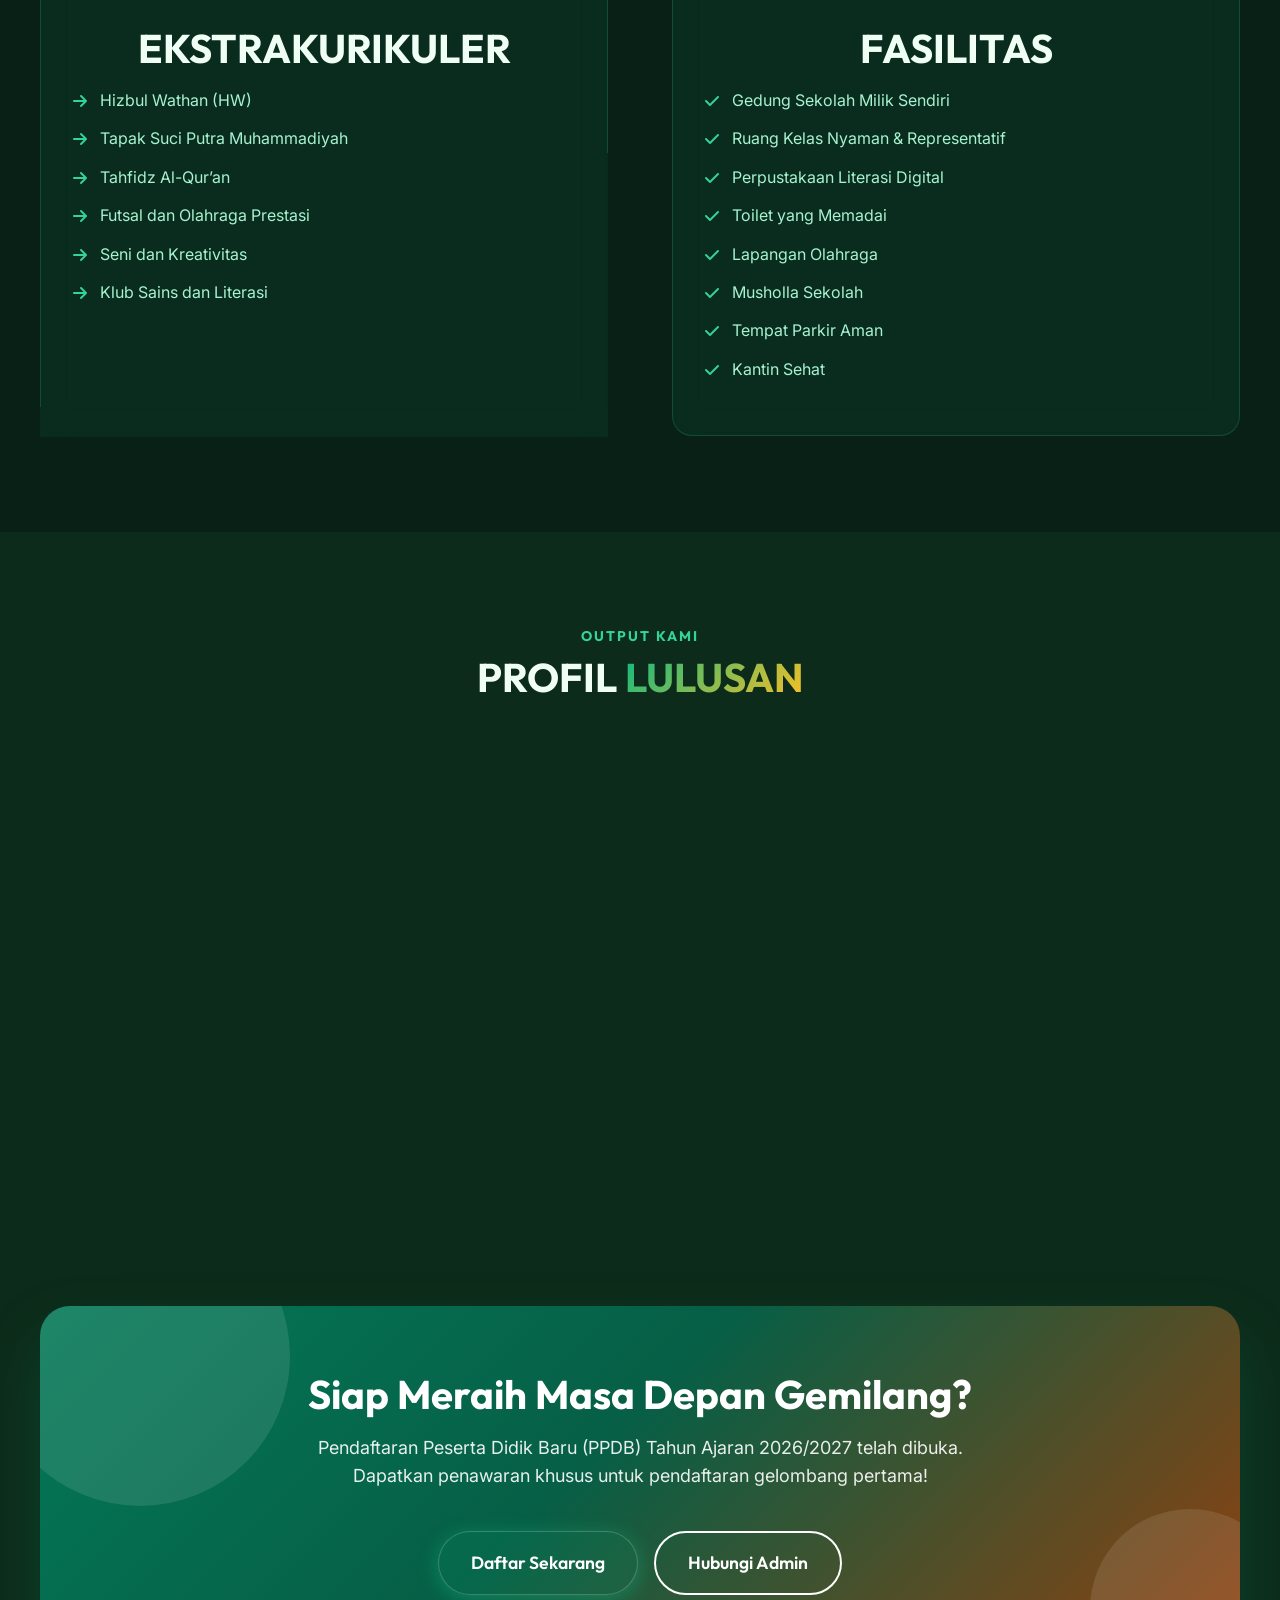
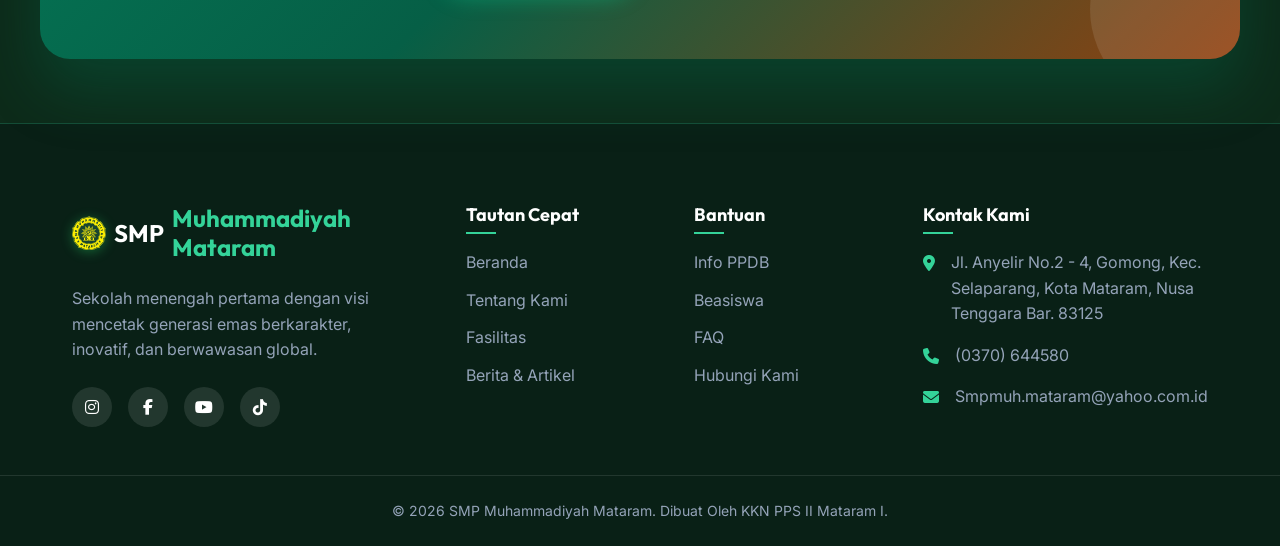
==== commit 8c1861c5: "update website sekolah" ====
--- a/index.html
+++ b/index.html
@@ -31,6 +31,7 @@
                 <li data-aos="fade-down" data-aos-delay="200"><a href="#tentang">Tentang Kami</a></li>
                 <li data-aos="fade-down" data-aos-delay="300"><a href="#fasilitas">Fasilitas</a></li>
                 <li data-aos="fade-down" data-aos-delay="400"><a href="#program">Program</a></li>
+                <li data-aos="fade-down" data-aos-delay="500"><a href="ppdb.html">Info PPDB</a></li>
             </ul>
             <a href="https://bit.ly/SPMBSMPMU2026" target="_blank" rel="noopener" class="btn-primary nav-btn" data-aos="fade-down" data-aos-delay="500">Daftar Sekarang</a>
 
--- a/style.css
+++ b/style.css
@@ -1,28 +1,28 @@
 /* Base Variables */
 :root {
-    --primary: #166534; /* Dark Green 800 */
-    --primary-light: #22C55E; /* Green 500 */
-    --primary-dark: #14532d; /* Dark Green 900 */
-    --secondary: #EAB308; /* Sun Yellow 500 */
-    --accent: #F59E0B; /* Amber 500 */
-    
-    --text-main: #F8FAFC; /* Slate 50 */
-    --text-muted: #94A3B8; /* Slate 400 */
+    --primary: #059669;        /* Emerald 600 - lebih cerah */
+    --primary-light: #34D399;  /* Emerald 400 - vibrant */
+    --primary-dark: #047857;   /* Emerald 700 */
+    --secondary: #FBBF24;      /* Amber 400 - golden */
+    --accent: #FDE68A;         /* Amber 200 - bright gold */
+
+    --text-main: #F0FFF4;      /* Hijau putih cerah */
+    --text-muted: #A7F3D0;     /* Emerald 200 */
     --text-light: #FFFFFF;
-    
-    --bg-main: #022C22; /* Emerald 950 */
-    --bg-white: #064E3B; /* Emerald 900 */
-    
-    --card-blue: rgba(34, 197, 94, 0.15);
-    --card-purple: rgba(168, 85, 247, 0.15);
-    --card-orange: rgba(249, 115, 22, 0.15);
-    --card-green: rgba(34, 197, 94, 0.15);
-    
+
+    --bg-main: #0D2B1A;        /* Hijau gelap tapi hidup */
+    --bg-white: rgba(16, 185, 129, 0.1); /* Glass hijau */
+
+    --card-blue: rgba(52, 211, 153, 0.15);
+    --card-purple: rgba(167, 139, 250, 0.18);
+    --card-orange: rgba(251, 191, 36, 0.18);
+    --card-green: rgba(52, 211, 153, 0.15);
+
     --transition: all 0.3s cubic-bezier(0.4, 0, 0.2, 1);
-    --shadow-sm: 0 1px 2px 0 rgba(0, 0, 0, 0.05);
-    --shadow-md: 0 4px 6px -1px rgba(0, 0, 0, 0.1), 0 2px 4px -1px rgba(0, 0, 0, 0.06);
-    --shadow-lg: 0 10px 15px -3px rgba(0, 0, 0, 0.1), 0 4px 6px -2px rgba(0, 0, 0, 0.05);
-    --shadow-xl: 0 20px 25px -5px rgba(0, 0, 0, 0.1), 0 10px 10px -5px rgba(0, 0, 0, 0.04);
+    --shadow-sm: 0 1px 2px 0 rgba(0, 0, 0, 0.2);
+    --shadow-md: 0 4px 6px -1px rgba(0, 0, 0, 0.3), 0 2px 4px -1px rgba(0, 0, 0, 0.2);
+    --shadow-lg: 0 10px 20px -3px rgba(0, 0, 0, 0.35), 0 4px 8px -2px rgba(0, 0, 0, 0.2);
+    --shadow-xl: 0 20px 40px -5px rgba(0, 0, 0, 0.45), 0 10px 15px -5px rgba(0, 0, 0, 0.25);
 }
 
 /* Reset & Base Styles */
@@ -34,6 +34,7 @@
 
 html {
     scroll-behavior: smooth;
+    overflow-x: hidden;
 }
 
 body {
@@ -42,6 +43,7 @@
     background-color: var(--bg-main);
     line-height: 1.6;
     width: 100%;
+    overflow-x: hidden;
 }
 
 h1, h2, h3, h4, h5, h6 {
@@ -60,7 +62,7 @@
 }
 
 .text-gradient {
-    background: linear-gradient(135deg, var(--primary-light), var(--secondary));
+    background: linear-gradient(135deg, #10B981 0%, #FBBF24 100%);
     -webkit-background-clip: text;
     -webkit-text-fill-color: transparent;
     background-clip: text;
@@ -91,14 +93,15 @@
 }
 
 .btn-primary {
-    background: linear-gradient(135deg, var(--primary), var(--primary-light));
+    background: linear-gradient(135deg, #047857, #10B981);
     color: white;
-    box-shadow: 0 4px 14px 0 rgba(22, 101, 52, 0.39);
+    box-shadow: 0 4px 20px rgba(16, 185, 129, 0.45);
 }
 
 .btn-primary:hover {
-    transform: translateY(-2px);
-    box-shadow: 0 6px 20px rgba(22, 101, 52, 0.23);
+    transform: translateY(-3px);
+    box-shadow: 0 8px 28px rgba(16, 185, 129, 0.55);
+    background: linear-gradient(135deg, #059669, #34D399);
 }
 
 .btn-secondary {
@@ -145,10 +148,11 @@
 }
 
 .navbar.scrolled {
-    background: rgba(2, 44, 34, 0.9);
-    backdrop-filter: blur(10px);
-    -webkit-backdrop-filter: blur(10px);
-    box-shadow: var(--shadow-sm);
+    background: rgba(5, 14, 9, 0.88);
+    backdrop-filter: blur(20px);
+    -webkit-backdrop-filter: blur(20px);
+    box-shadow: 0 2px 40px rgba(0, 0, 0, 0.5);
+    border-bottom: 1px solid rgba(16, 185, 129, 0.18);
     padding: 1rem 0;
 }
 
@@ -168,11 +172,29 @@
     color: var(--text-main);
     display: flex;
     align-items: center;
-    gap: 0.5rem;
+    gap: 0.4rem;
+    white-space: nowrap;
+    overflow: hidden;
+    max-width: 70vw;
 }
 
 .logo i {
     color: var(--primary-light);
+}
+
+.logo-img {
+    width: 38px;
+    height: 38px;
+    object-fit: contain;
+    filter: drop-shadow(0 2px 6px rgba(34, 197, 94, 0.4));
+}
+
+.footer-logo-img {
+    width: 34px;
+    height: 34px;
+    object-fit: contain;
+    vertical-align: middle;
+    filter: drop-shadow(0 2px 6px rgba(34, 197, 94, 0.4));
 }
 
 .logo span {
@@ -235,7 +257,17 @@
     display: flex;
     align-items: center;
     overflow: hidden;
-    background: linear-gradient(180deg, #064E3B 0%, #022C22 100%);
+    background:
+        linear-gradient(
+            160deg,
+            rgba(5, 150, 105, 0.55) 0%,
+            rgba(13, 43, 26, 0.72) 55%,
+            rgba(13, 43, 26, 0.94) 100%
+        ),
+        url('assets/bg-hero.jpg') center center / cover no-repeat;
+    background-attachment: fixed;
+    background-size: cover;
+    background-position: center center;
 }
 
 .hero-shapes .shape {
@@ -246,29 +278,29 @@
 }
 
 .shape-1 {
-    width: 400px;
-    height: 400px;
-    background: rgba(22, 101, 52, 0.3);
-    top: -100px;
-    right: -100px;
-    animation: float 8s ease-in-out infinite;
-}
-
-.shape-2 {
     width: 500px;
     height: 500px;
-    background: rgba(236, 72, 153, 0.2);
-    bottom: -150px;
+    background: rgba(16, 185, 129, 0.2);
+    top: -150px;
+    right: -120px;
+    animation: float 8s ease-in-out infinite;
+}
+
+.shape-2 {
+    width: 600px;
+    height: 600px;
+    background: rgba(245, 158, 11, 0.12);
+    bottom: -200px;
     left: -150px;
     animation: float 12s ease-in-out infinite reverse;
 }
 
 .shape-3 {
-    width: 300px;
-    height: 300px;
-    background: rgba(245, 158, 11, 0.2);
-    top: 20%;
-    left: 20%;
+    width: 350px;
+    height: 350px;
+    background: rgba(16, 185, 129, 0.1);
+    top: 25%;
+    left: 15%;
     animation: float 10s ease-in-out infinite 2s;
 }
 
@@ -329,16 +361,32 @@
 }
 
 .hero-content h1 {
-    font-size: 3.5rem;
+    font-size: 3rem;
+    line-height: 1.2;
+    text-transform: uppercase;
     margin-bottom: 1.5rem;
     color: var(--text-main);
 }
 
 .hero-content p {
-    font-size: 1.125rem;
-    color: var(--text-muted);
+    font-size: 1.25rem;
+    font-weight: 600;
+    color: var(--primary-light);
+    letter-spacing: 1px;
     margin: 0 auto 2.5rem;
     max-width: 800px;
+}
+
+.icon-center {
+    margin: 0 auto 1.5rem;
+}
+
+.text-center {
+    text-align: center;
+}
+
+.title-sm {
+    font-size: 2rem;
 }
 
 .hero-buttons {
@@ -502,18 +550,20 @@
 }
 
 .feature-card {
-    background: var(--bg-white);
+    background: rgba(16, 185, 129, 0.08);
+    backdrop-filter: blur(14px);
+    -webkit-backdrop-filter: blur(14px);
     padding: 2.5rem 2rem;
     border-radius: 20px;
-    border: 1px solid rgba(255, 255, 255, 0.1);
+    border: 1px solid rgba(52, 211, 153, 0.2);
     transition: var(--transition);
 }
 
 .feature-card:hover {
-    transform: translateY(-10px);
-    box-shadow: var(--shadow-lg);
-    background: var(--primary);
-    border-color: var(--primary-light);
+    transform: translateY(-12px);
+    box-shadow: 0 24px 48px rgba(5, 150, 105, 0.3);
+    background: rgba(5, 150, 105, 0.22);
+    border-color: rgba(52, 211, 153, 0.6);
 }
 
 .card-icon {
@@ -548,7 +598,7 @@
 }
 
 .bg-darker {
-    background: #011a14;
+    background: #092016;
 }
 
 .container {
@@ -620,20 +670,22 @@
 }
 
 .profil-item {
-    background: var(--bg-white);
+    background: rgba(16, 185, 129, 0.08);
+    backdrop-filter: blur(12px);
+    -webkit-backdrop-filter: blur(12px);
     padding: 1.5rem;
     border-radius: 16px;
-    border: 1px solid rgba(255,255,255,0.1);
+    border: 1px solid rgba(52, 211, 153, 0.2);
     width: 220px;
     text-align: center;
     transition: var(--transition);
 }
 
 .profil-item:hover {
-    transform: translateY(-5px);
-    box-shadow: var(--shadow-lg);
-    background: var(--primary);
-    border-color: var(--primary-light);
+    transform: translateY(-8px);
+    box-shadow: 0 20px 40px rgba(5, 150, 105, 0.3);
+    background: rgba(5, 150, 105, 0.28);
+    border-color: rgba(52, 211, 153, 0.6);
 }
 
 .profil-item .icon-box {
@@ -655,12 +707,13 @@
 .cta-container {
     max-width: 1200px;
     margin: 0 auto;
-    background: linear-gradient(135deg, var(--primary), var(--secondary));
+    background: linear-gradient(135deg, #047857 0%, #065F46 45%, #92400E 100%);
     border-radius: 30px;
     padding: 4rem 2rem;
     text-align: center;
     position: relative;
     overflow: hidden;
+    box-shadow: 0 30px 60px rgba(4, 120, 87, 0.3);
 }
 
 .cta-content {
@@ -710,9 +763,10 @@
 
 /* Footer */
 .footer {
-    background: #011a14;
+    background: #092016;
     color: var(--text-light);
     padding-top: 5rem;
+    border-top: 1px solid rgba(52, 211, 153, 0.25);
 }
 
 .footer-container {
@@ -818,98 +872,148 @@
     font-size: 0.875rem;
 }
 
-/* Responsive Design */
+/* =============================================
+   RESPONSIVE DESIGN — TABLET & SMARTPHONE
+   ============================================= */
+
+/* --- Tablet: max 1024px --- */
 @media (max-width: 1024px) {
     .hero-container {
         gap: 2rem;
     }
     .hero-content h1 {
-        font-size: 3rem;
-    }
-}
-
+        font-size: 2.8rem;
+    }
+    .footer-container {
+        grid-template-columns: 1fr 1fr;
+        gap: 2.5rem;
+    }
+}
+
+/* --- Tablet Portrait: max 992px --- */
 @media (max-width: 992px) {
     .hero-container {
         grid-template-columns: 1fr;
         text-align: center;
     }
-    
+
     .hero-content p {
         margin: 0 auto 2rem;
     }
-    
+
     .hero-buttons {
         justify-content: center;
     }
-    
+
     .hero-stats {
         justify-content: center;
     }
-    
+
     .hero-visual {
         margin-top: 3rem;
         max-width: 600px;
         margin-left: auto;
         margin-right: auto;
     }
-    
+
     .footer-container {
         grid-template-columns: 1fr 1fr;
     }
-    
-    .visi-misi-grid, .split-grid {
+
+    .visi-misi-grid,
+    .split-grid {
         grid-template-columns: 1fr;
     }
-    
+
+    .cards-grid {
+        grid-template-columns: repeat(2, 1fr);
+    }
+
+    /* Mobile Nav Drawer */
     .nav-links {
         position: fixed;
         top: 0;
         right: -100%;
         height: 100vh;
-        width: 80%;
+        width: 75%;
         max-width: 300px;
         background: var(--bg-main);
         flex-direction: column;
-        padding: 6rem 2rem;
-        box-shadow: -10px 0 20px rgba(0,0,0,0.05);
-        transition: 0.4s ease;
-    }
-    
+        gap: 0;
+        padding: 5rem 0 2rem;
+        box-shadow: -10px 0 30px rgba(0,0,0,0.3);
+        transition: right 0.4s ease;
+        z-index: 999;
+        overflow-y: auto;
+    }
+
+    .nav-links li {
+        border-bottom: 1px solid rgba(255,255,255,0.07);
+    }
+
+    .nav-links li a {
+        display: block;
+        padding: 1rem 2rem;
+        font-size: 1.1rem;
+    }
+
     .nav-links.active {
         right: 0;
     }
-    
+
     .nav-btn {
         display: none;
     }
-    
+
     .menu-toggle {
         display: flex;
         z-index: 1001;
     }
-    
+
     .menu-toggle.active .bar:nth-child(1) {
         transform: translateY(8px) rotate(45deg);
     }
-    
     .menu-toggle.active .bar:nth-child(2) {
         opacity: 0;
     }
-    
     .menu-toggle.active .bar:nth-child(3) {
         transform: translateY(-8px) rotate(-45deg);
     }
 }
 
+/* --- Mobile: max 768px --- */
 @media (max-width: 768px) {
+    /* Navbar */
+    .logo {
+        font-size: 1.1rem;
+    }
+    .logo-img {
+        width: 30px;
+        height: 30px;
+    }
+
+    /* Hero */
+    .hero {
+        padding-top: 6rem;
+        padding-bottom: 4rem;
+        min-height: auto;
+        background-attachment: scroll, scroll; 
+        /* Kembali full background (cover) */
+        background-size: cover, cover !important; 
+        background-position: center, center center !important;
+        background-repeat: no-repeat, no-repeat !important;
+        background-color: #0D2B1A; 
+    }
     .hero-content h1 {
-        font-size: 2.5rem;
-    }
-    
+        font-size: 2rem;
+    }
+    .hero-content p {
+        font-size: 0.95rem;
+        letter-spacing: 0.5px;
+    }
     .hero-logo {
-        max-width: 180px;
-    }
-    
+        max-width: 160px;
+    }
     .hero-stats {
         flex-direction: column;
         gap: 1.5rem;
@@ -917,27 +1021,498 @@
         border-top: none;
         padding-top: 1rem;
     }
-    
     .stat-item {
-        border-bottom: 1px solid rgba(255, 255, 255, 0.1);
+        border-bottom: 1px solid rgba(255,255,255,0.1);
         padding-bottom: 1rem;
         width: 100%;
-    }
-    
+        text-align: center;
+    }
     .stat-item:last-child {
         border-bottom: none;
     }
-    
     .floating-badge {
         display: none;
     }
-    
+
+    /* Sections */
+    .section-padding {
+        padding: 4rem 1.25rem;
+    }
+    .section-title {
+        font-size: 1.75rem;
+    }
+    .title-sm {
+        font-size: 1.4rem;
+    }
+
+    /* Cards */
+    .cards-grid {
+        grid-template-columns: 1fr;
+        gap: 1.5rem;
+    }
+    .feature-card {
+        padding: 2rem 1.5rem;
+    }
+
+    /* Split Grid (Ekskul & Fasilitas) */
+    .split-grid {
+        grid-template-columns: 1fr;
+        gap: 1.5rem;
+    }
+
+    /* Profil Lulusan */
+    .profil-grid {
+        gap: 1rem;
+    }
+    .profil-item {
+        width: calc(50% - 0.5rem);
+        padding: 1.25rem 1rem;
+    }
+
+    /* CTA */
+    .cta-container {
+        padding: 3rem 1.5rem;
+        border-radius: 20px;
+    }
+    .cta-content h2 {
+        font-size: 1.75rem;
+    }
+    .cta-content p {
+        font-size: 1rem;
+    }
     .cta-buttons {
         flex-direction: column;
-    }
-    
+        gap: 1rem;
+    }
+    .cta-buttons .btn-large {
+        width: 100%;
+    }
+
+    /* Footer */
     .footer-container {
         grid-template-columns: 1fr;
         gap: 2rem;
-    }
-}
+        padding: 0 1.5rem;
+    }
+    .footer-col h3 {
+        font-size: 1.25rem;
+    }
+    .footer-logo-img {
+        width: 28px;
+        height: 28px;
+    }
+}
+
+/* --- Small Mobile: max 576px --- */
+@media (max-width: 576px) {
+    /* Navbar */
+    .nav-container {
+        padding: 0 1rem;
+    }
+    .logo {
+        font-size: 0.82rem;
+        gap: 0.3rem;
+        max-width: 60vw;
+    }
+    .logo-img {
+        width: 26px;
+        height: 26px;
+        flex-shrink: 0;
+    }
+
+    /* Hero */
+    .hero {
+        padding-top: 5rem;
+        background-attachment: scroll, scroll;
+        background-size: cover, cover !important; 
+        background-position: center, center center !important;
+        background-repeat: no-repeat, no-repeat !important;
+        background-color: #0D2B1A;
+        min-height: 100svh;
+    }
+    .hero-content h1 {
+        font-size: 1.7rem;
+        line-height: 1.3;
+    }
+    .hero-content p {
+        font-size: 0.875rem;
+    }
+    .hero-logo {
+        max-width: 130px;
+    }
+    .hero-buttons {
+        flex-direction: column;
+        width: 100%;
+        gap: 0.75rem;
+        padding: 0 0.5rem;
+    }
+    .hero-buttons .btn-large {
+        width: 100%;
+        justify-content: center;
+        padding: 0.875rem 1.5rem;
+        font-size: 1rem;
+    }
+
+    /* Sections */
+    .section-padding {
+        padding: 3.5rem 1rem;
+    }
+    .section-title {
+        font-size: 1.5rem;
+    }
+    .section-header {
+        margin-bottom: 2.5rem;
+    }
+
+    /* Cards */
+    .cards-grid {
+        grid-template-columns: 1fr;
+    }
+    .feature-card {
+        padding: 1.75rem 1.25rem;
+        border-radius: 16px;
+    }
+
+    /* Profil Lulusan — 1 kolom di HP kecil */
+    .profil-item {
+        width: 100%;
+        max-width: 280px;
+    }
+
+    /* Visi Misi */
+    .visi-misi-grid {
+        gap: 1.25rem;
+    }
+    .quote {
+        font-size: 1rem;
+    }
+
+    /* CTA */
+    .cta {
+        padding: 2.5rem 1rem;
+    }
+    .cta-container {
+        padding: 2.5rem 1.25rem;
+        border-radius: 16px;
+    }
+    .cta-content h2 {
+        font-size: 1.5rem;
+    }
+
+    /* Footer */
+    .footer {
+        padding-top: 3rem;
+    }
+    .footer-container {
+        gap: 1.75rem;
+        padding: 0 1rem;
+    }
+    .footer-bottom {
+        padding: 1.25rem 1rem;
+        font-size: 0.8rem;
+    }
+    .social-links {
+        gap: 0.75rem;
+    }
+    .social-links a {
+        width: 36px;
+        height: 36px;
+    }
+
+    /* Custom list */
+    .custom-list li {
+        font-size: 0.9rem;
+        gap: 0.6rem;
+    }
+}
+
+/* --- Extra Small: max 400px --- */
+@media (max-width: 400px) {
+    .logo {
+        font-size: 0.75rem;
+        max-width: 55vw;
+    }
+    .logo-img {
+        width: 22px;
+        height: 22px;
+    }
+    .hero-content h1 {
+        font-size: 1.45rem;
+    }
+    .hero-logo {
+        max-width: 110px;
+    }
+    .section-title {
+        font-size: 1.3rem;
+    }
+    .profil-item {
+        padding: 1rem;
+    }
+    .feature-card {
+        padding: 1.5rem 1rem;
+    }
+}
+
+
+/* =============================================
+   PPDB PAGE STYLES
+   ============================================= */
+
+/* PPDB Hero Header */
+.ppdb-header {
+    padding-top: 10rem;
+    padding-bottom: 5rem;
+    text-align: center;
+    background:
+        linear-gradient(
+            160deg,
+            rgba(5, 150, 105, 0.85) 0%,
+            rgba(13, 43, 26, 0.95) 100%
+        ),
+        url('assets/bg-hero.jpg') center center / cover no-repeat;
+    position: relative;
+    overflow: hidden;
+}
+
+.ppdb-header::before {
+    content: '';
+    position: absolute;
+    width: 500px;
+    height: 500px;
+    border-radius: 50%;
+    background: rgba(52, 211, 153, 0.08);
+    top: -100px;
+    right: -100px;
+    animation: float 10s ease-in-out infinite;
+}
+
+.ppdb-header .section-title {
+    font-size: 2.8rem;
+    margin-bottom: 1rem;
+}
+
+/* Step Cards */
+.step-card {
+    background: rgba(16, 185, 129, 0.06);
+    border: 1px solid rgba(52, 211, 153, 0.2);
+    border-radius: 20px;
+    padding: 2rem 1.5rem;
+    text-align: center;
+    transition: var(--transition);
+    position: relative;
+    overflow: hidden;
+}
+
+.step-card::before {
+    content: '';
+    position: absolute;
+    inset: 0;
+    background: linear-gradient(135deg, rgba(5, 150, 105, 0.1), transparent);
+    opacity: 0;
+    transition: var(--transition);
+}
+
+.step-card:hover::before {
+    opacity: 1;
+}
+
+.step-card:hover {
+    transform: translateY(-8px);
+    box-shadow: 0 20px 40px rgba(5, 150, 105, 0.25);
+    border-color: rgba(52, 211, 153, 0.5);
+}
+
+.step-number {
+    width: 56px;
+    height: 56px;
+    background: linear-gradient(135deg, #047857, #10B981);
+    color: white;
+    border-radius: 50%;
+    display: flex;
+    align-items: center;
+    justify-content: center;
+    font-size: 1.5rem;
+    font-weight: 700;
+    margin: 0 auto 1.25rem;
+    font-family: 'Outfit', sans-serif;
+    box-shadow: 0 4px 15px rgba(16, 185, 129, 0.4);
+}
+
+.step-card h4 {
+    font-size: 1.1rem;
+    margin-bottom: 0.6rem;
+    color: var(--text-light);
+    font-family: 'Outfit', sans-serif;
+}
+
+.step-card p {
+    color: var(--text-muted);
+    font-size: 0.9rem;
+    line-height: 1.6;
+}
+
+/* PPDB Section connector line */
+.steps-connector {
+    display: flex;
+    align-items: center;
+    justify-content: center;
+    gap: 0;
+    max-width: 1200px;
+    margin: 0 auto;
+}
+
+/* FAQ / Accordion */
+.faq-item {
+    border: 1px solid rgba(52, 211, 153, 0.2);
+    border-radius: 12px;
+    overflow: hidden;
+    margin-bottom: 1rem;
+    transition: var(--transition);
+}
+
+.faq-item:hover {
+    border-color: rgba(52, 211, 153, 0.45);
+}
+
+.faq-question {
+    padding: 1.25rem 1.5rem;
+    background: rgba(16, 185, 129, 0.06);
+    cursor: pointer;
+    display: flex;
+    justify-content: space-between;
+    align-items: center;
+    font-weight: 600;
+    font-family: 'Outfit', sans-serif;
+    color: var(--text-light);
+    transition: var(--transition);
+    border: none;
+    width: 100%;
+    text-align: left;
+}
+
+.faq-question:hover {
+    background: rgba(16, 185, 129, 0.12);
+}
+
+.faq-question .faq-icon {
+    color: var(--primary-light);
+    transition: transform 0.3s ease;
+    flex-shrink: 0;
+}
+
+.faq-question.open .faq-icon {
+    transform: rotate(45deg);
+}
+
+.faq-answer {
+    max-height: 0;
+    overflow: hidden;
+    transition: max-height 0.4s ease, padding 0.3s ease;
+    background: rgba(16, 185, 129, 0.03);
+}
+
+.faq-answer.open {
+    max-height: 300px;
+    padding: 1.25rem 1.5rem;
+}
+
+.faq-answer p {
+    color: var(--text-muted);
+    line-height: 1.7;
+}
+
+/* Info Badge Ribbon */
+.ppdb-badge {
+    display: inline-flex;
+    align-items: center;
+    gap: 0.5rem;
+    background: rgba(251, 191, 36, 0.15);
+    border: 1px solid rgba(251, 191, 36, 0.35);
+    color: var(--secondary);
+    padding: 0.4rem 1.2rem;
+    border-radius: 50px;
+    font-size: 0.85rem;
+    font-weight: 600;
+    margin-bottom: 1rem;
+    font-family: 'Outfit', sans-serif;
+}
+
+/* Jadwal Table */
+.jadwal-table {
+    width: 100%;
+    border-collapse: collapse;
+    margin-top: 1.5rem;
+    font-size: 0.95rem;
+}
+
+.jadwal-table th {
+    background: rgba(5, 150, 105, 0.25);
+    color: var(--primary-light);
+    padding: 1rem 1.25rem;
+    text-align: left;
+    font-family: 'Outfit', sans-serif;
+    font-weight: 600;
+    border-bottom: 2px solid rgba(52, 211, 153, 0.3);
+}
+
+.jadwal-table td {
+    padding: 0.875rem 1.25rem;
+    color: var(--text-muted);
+    border-bottom: 1px solid rgba(52, 211, 153, 0.1);
+    transition: var(--transition);
+}
+
+.jadwal-table tr:hover td {
+    background: rgba(16, 185, 129, 0.05);
+    color: var(--text-light);
+}
+
+.status-open {
+    display: inline-block;
+    background: rgba(52, 211, 153, 0.2);
+    color: var(--primary-light);
+    padding: 0.2rem 0.75rem;
+    border-radius: 50px;
+    font-size: 0.8rem;
+    font-weight: 600;
+}
+
+.status-upcoming {
+    display: inline-block;
+    background: rgba(251, 191, 36, 0.15);
+    color: var(--secondary);
+    padding: 0.2rem 0.75rem;
+    border-radius: 50px;
+    font-size: 0.8rem;
+    font-weight: 600;
+}
+
+/* PPDB Responsive */
+@media (max-width: 768px) {
+    .ppdb-header {
+        padding-top: 7rem;
+        padding-bottom: 3rem;
+    }
+    .ppdb-header .section-title {
+        font-size: 1.8rem;
+    }
+    .jadwal-table {
+        font-size: 0.85rem;
+    }
+    .jadwal-table th,
+    .jadwal-table td {
+        padding: 0.75rem 0.875rem;
+    }
+}
+
+@media (max-width: 576px) {
+    .ppdb-header .section-title {
+        font-size: 1.5rem;
+    }
+    .step-number {
+        width: 46px;
+        height: 46px;
+        font-size: 1.2rem;
+    }
+}
+
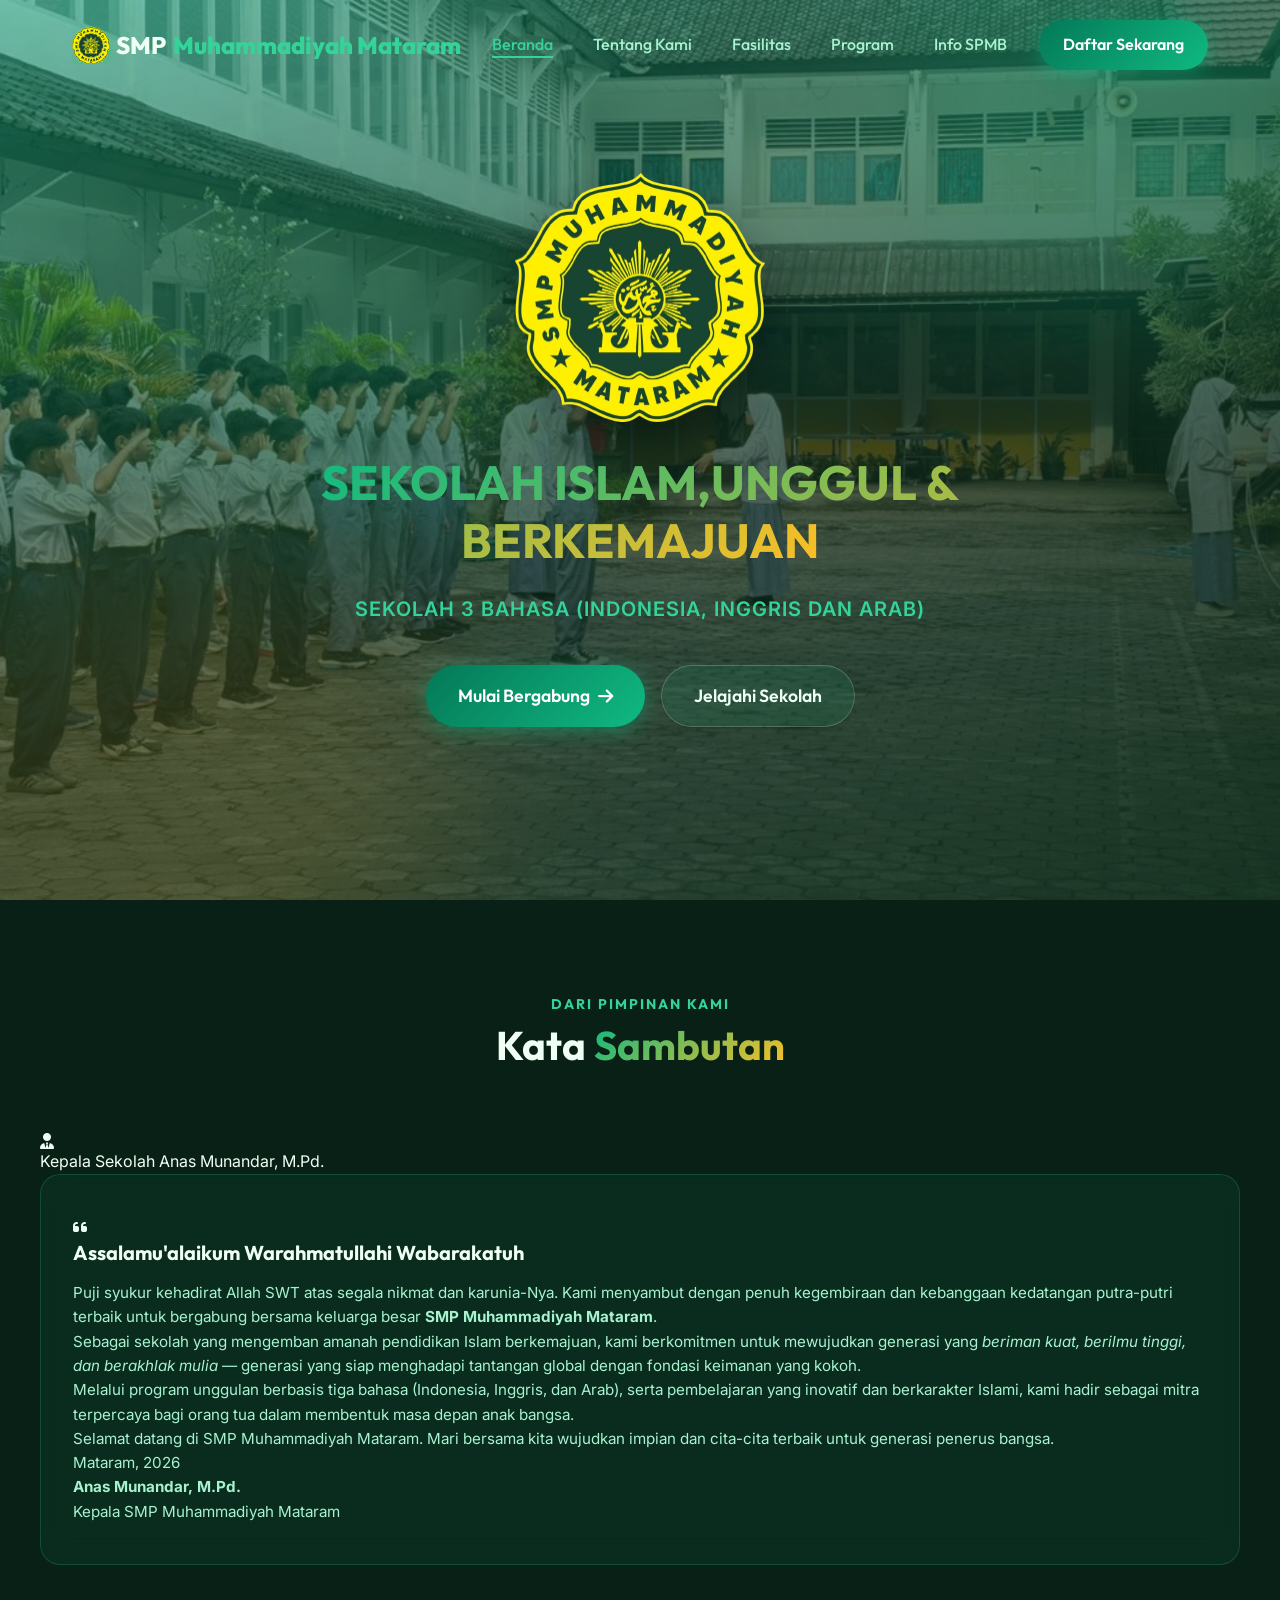
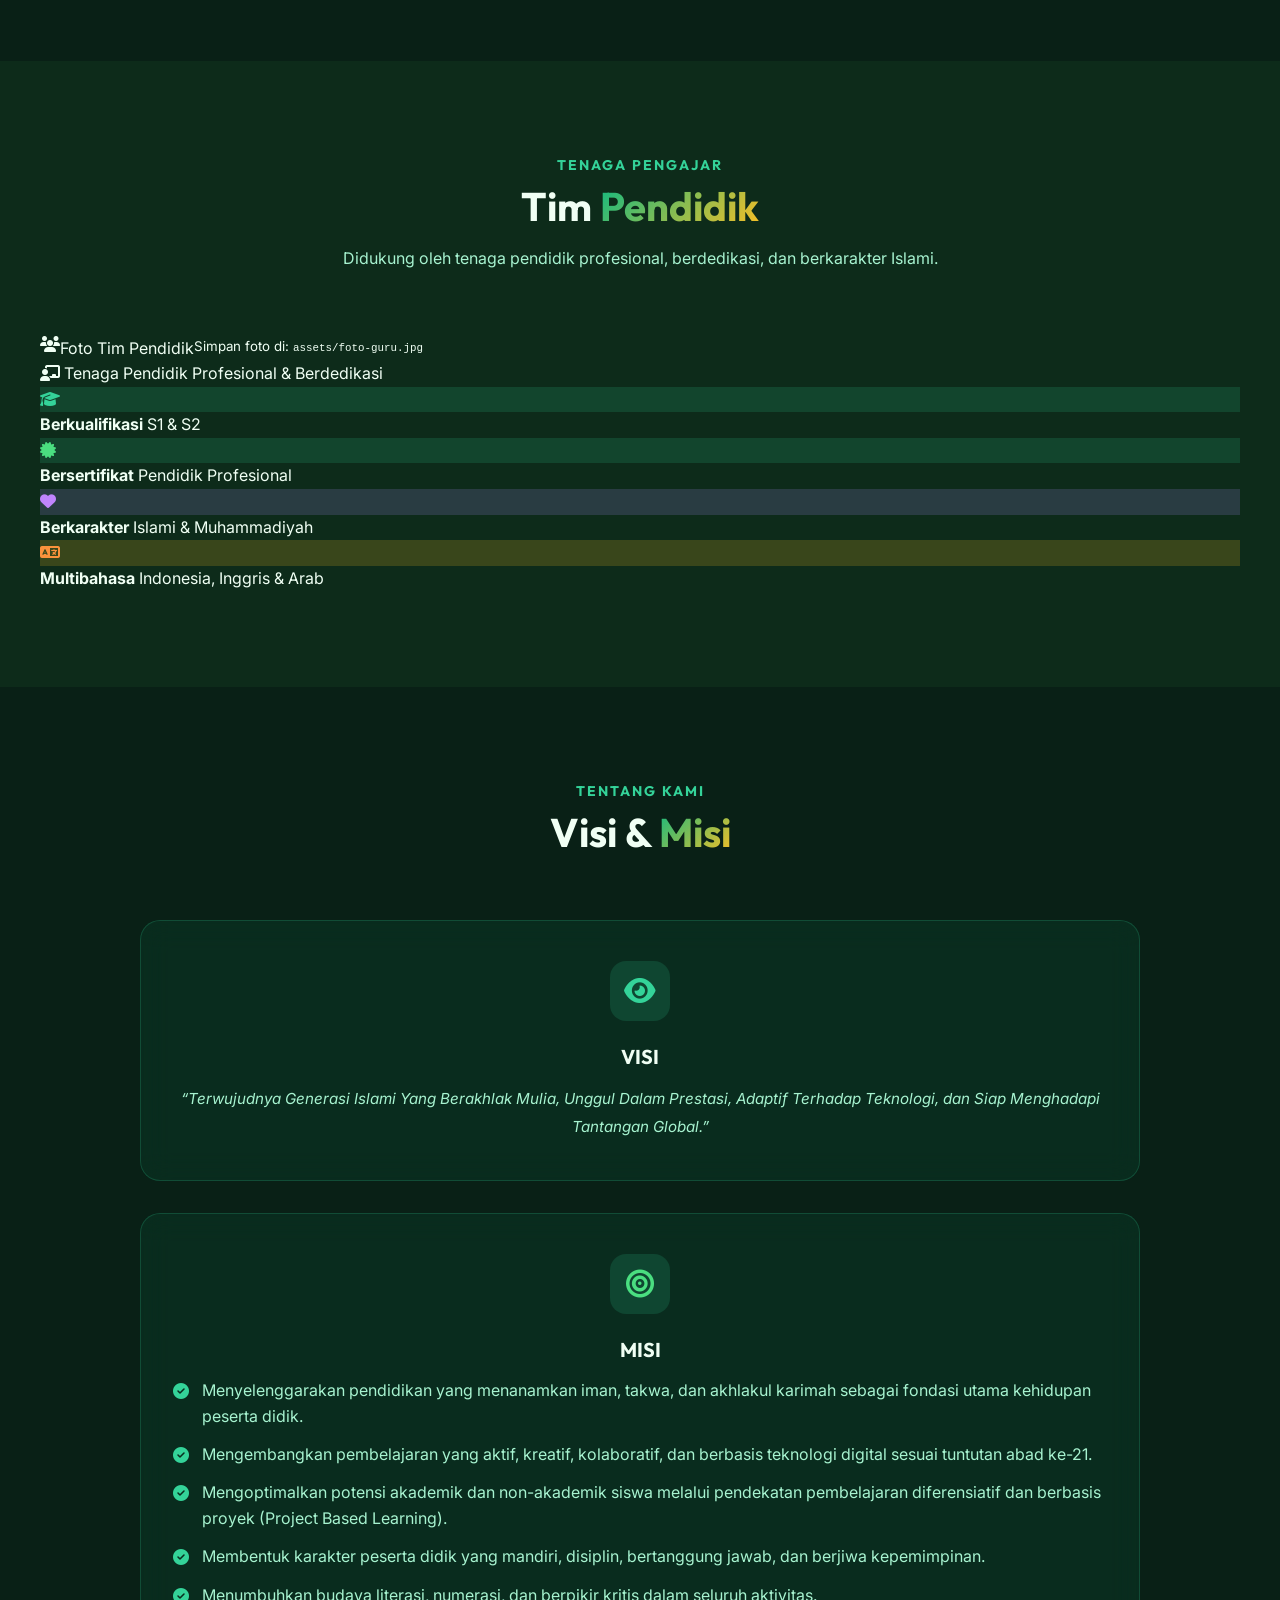
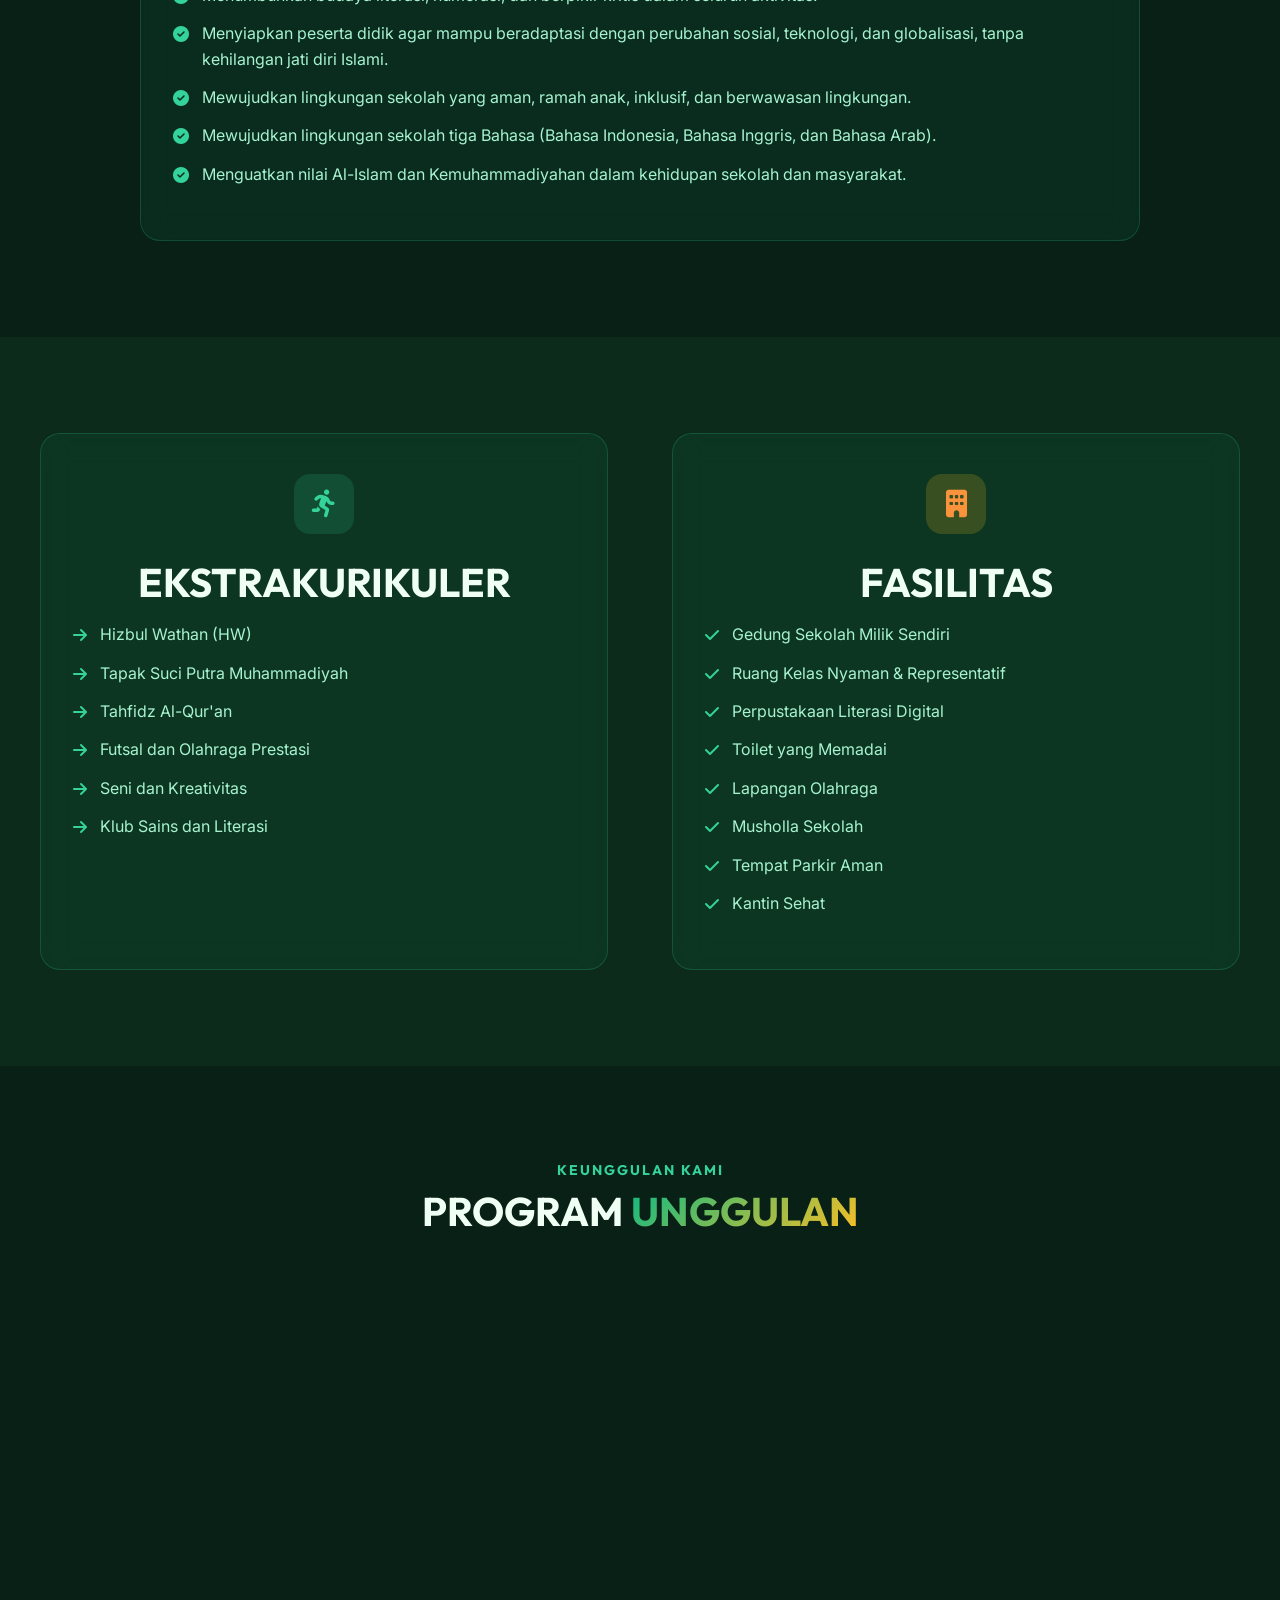
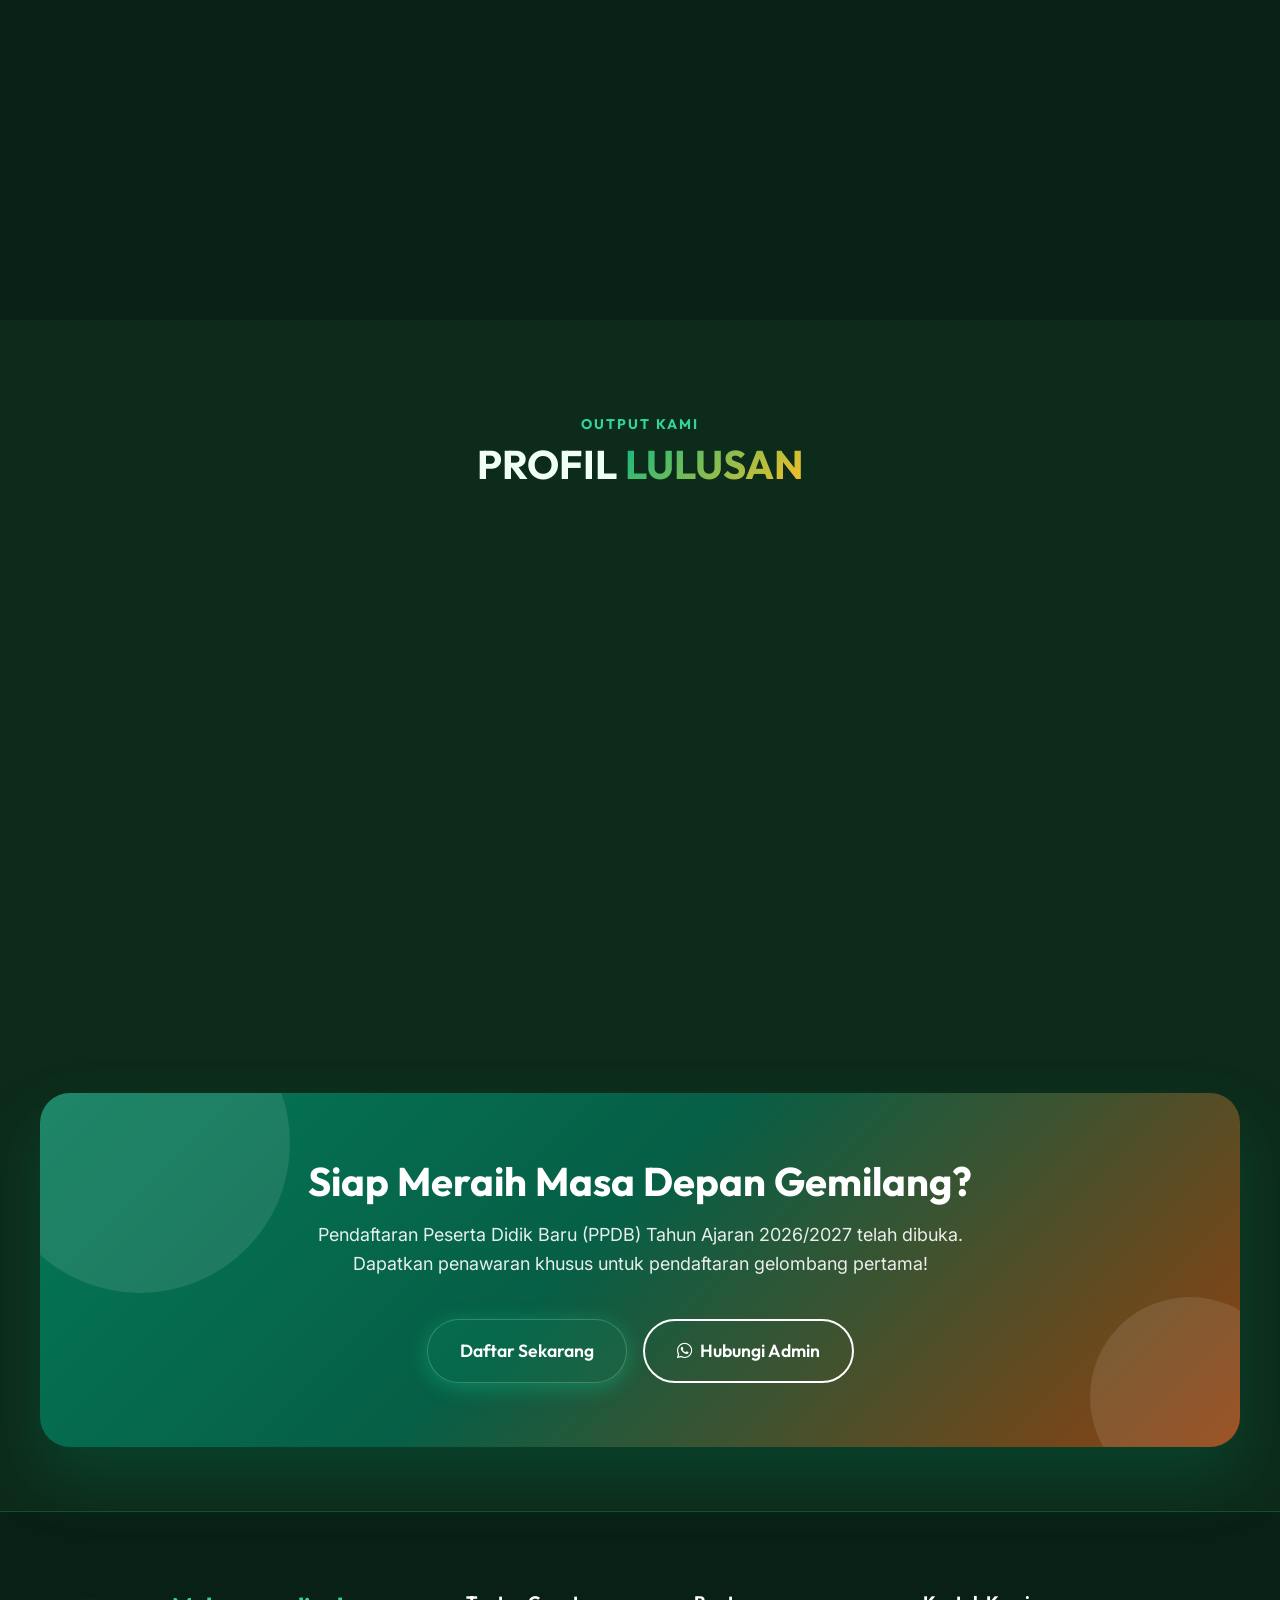
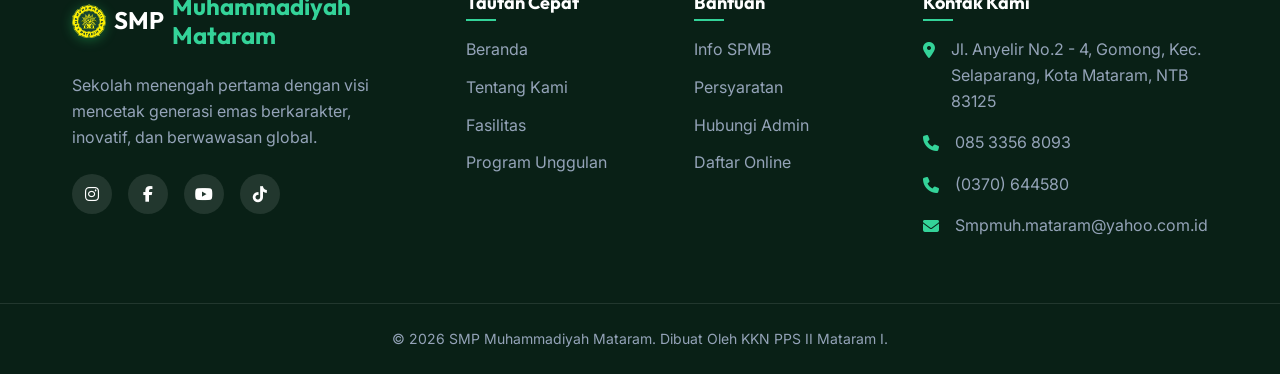
==== commit f1345c9b: "fix image path" ====
--- a/index.html
+++ b/index.html
@@ -24,14 +24,14 @@
     <nav class="navbar">
         <div class="nav-container">
             <a href="#" class="logo">
-                <img src="assets/logo smp.png" alt="Logo SMP Muhammadiyah Mataram" class="logo-img"> SMP<span>Muhammadiyah Mataram </span>
+                <img src="assets/logo-smp.png" alt="Logo SMP Muhammadiyah Mataram" class="logo-img"> SMP<span>Muhammadiyah Mataram </span>
             </a>
             <ul class="nav-links">
                 <li data-aos="fade-down" data-aos-delay="100"><a href="#beranda" class="active">Beranda</a></li>
                 <li data-aos="fade-down" data-aos-delay="200"><a href="#tentang">Tentang Kami</a></li>
                 <li data-aos="fade-down" data-aos-delay="300"><a href="#fasilitas">Fasilitas</a></li>
                 <li data-aos="fade-down" data-aos-delay="400"><a href="#program">Program</a></li>
-                <li data-aos="fade-down" data-aos-delay="500"><a href="ppdb.html">Info PPDB</a></li>
+                <li data-aos="fade-down" data-aos-delay="500"><a href="ppdb.html">Info SPMB</a></li>
             </ul>
             <a href="https://bit.ly/SPMBSMPMU2026" target="_blank" rel="noopener" class="btn-primary nav-btn" data-aos="fade-down" data-aos-delay="500">Daftar Sekarang</a>
 
@@ -74,8 +74,109 @@
         </div>
     </header>
 
+    <!-- Kata Sambutan Kepala Sekolah -->
+    <section id="tentang" class="section-padding bg-darker">
+        <div class="container">
+            <div class="section-header" data-aos="fade-up">
+                <h4 class="section-subtitle">Dari Pimpinan Kami</h4>
+                <h2 class="section-title">Kata <span class="text-gradient">Sambutan</span></h2>
+            </div>
+            <div class="sambutan-grid" data-aos="fade-up" data-aos-delay="100">
+                <!-- Foto Kepala Sekolah -->
+                <div class="sambutan-foto-col">
+                    <div class="kepsek-photo-wrapper">
+                        <img src="assets/foto-kepsek.jpg" alt="Kepala Sekolah Anas Munandar M.Pd" class="kepsek-photo"
+                            onerror="this.style.display='none'; this.nextElementSibling.style.display='flex';">
+                        <div class="kepsek-photo-placeholder">
+                            <i class="fas fa-user-tie"></i>
+                        </div>
+                        <div class="kepsek-badge">
+                            <span class="badge-title">Kepala Sekolah</span>
+                            <span class="badge-name">Anas Munandar, M.Pd.</span>
+                        </div>
+                    </div>
+                    <div class="kepsek-ornament">
+                        <div class="orn-circle orn-1"></div>
+                        <div class="orn-circle orn-2"></div>
+                    </div>
+                </div>
+                <!-- Isi Sambutan -->
+                <div class="sambutan-text-col feature-card" data-aos="fade-left" data-aos-delay="200">
+                    <div class="sambutan-quote-mark"><i class="fas fa-quote-left"></i></div>
+                    <h3>Assalamu'alaikum Warahmatullahi Wabarakatuh</h3>
+                    <p>Puji syukur kehadirat Allah SWT atas segala nikmat dan karunia-Nya. Kami menyambut dengan penuh kegembiraan dan kebanggaan kedatangan putra-putri terbaik untuk bergabung bersama keluarga besar <strong>SMP Muhammadiyah Mataram</strong>.</p>
+                    <p>Sebagai sekolah yang mengemban amanah pendidikan Islam berkemajuan, kami berkomitmen untuk mewujudkan generasi yang <em>beriman kuat, berilmu tinggi, dan berakhlak mulia</em> — generasi yang siap menghadapi tantangan global dengan fondasi keimanan yang kokoh.</p>
+                    <p>Melalui program unggulan berbasis tiga bahasa (Indonesia, Inggris, dan Arab), serta pembelajaran yang inovatif dan berkarakter Islami, kami hadir sebagai mitra terpercaya bagi orang tua dalam membentuk masa depan anak bangsa.</p>
+                    <p>Selamat datang di SMP Muhammadiyah Mataram. Mari bersama kita wujudkan impian dan cita-cita terbaik untuk generasi penerus bangsa.</p>
+                    <div class="sambutan-ttd">
+                        <p class="ttd-kota">Mataram, 2026</p>
+                        <p class="ttd-nama"><strong>Anas Munandar, M.Pd.</strong></p>
+                        <p class="ttd-jabatan">Kepala SMP Muhammadiyah Mataram</p>
+                    </div>
+                </div>
+            </div>
+        </div>
+    </section>
+
+    <!-- Tim Pendidik -->
+    <section id="guru" class="section-padding">
+        <div class="container">
+            <div class="section-header" data-aos="fade-up">
+                <h4 class="section-subtitle">Tenaga Pengajar</h4>
+                <h2 class="section-title">Tim <span class="text-gradient">Pendidik</span></h2>
+                <p class="section-desc">Didukung oleh tenaga pendidik profesional, berdedikasi, dan berkarakter Islami.</p>
+            </div>
+            <div class="guru-photo-wrapper" data-aos="zoom-in" data-aos-delay="100">
+                <img src="assets/foto-guru.jpg" alt="Tim Guru SMP Muhammadiyah Mataram"
+                    class="guru-group-photo"
+                    onerror="this.style.display='none'; this.nextElementSibling.style.display='flex';">
+                <div class="guru-placeholder">
+                    <i class="fas fa-users"></i>
+                    <p>Foto Tim Pendidik</p>
+                    <small>Simpan foto di: <code>assets/foto-guru.jpg</code></small>
+                </div>
+                <div class="guru-photo-overlay">
+                    <div class="guru-stat">
+                        <i class="fas fa-chalkboard-teacher"></i>
+                        <span>Tenaga Pendidik Profesional &amp; Berdedikasi</span>
+                    </div>
+                </div>
+            </div>
+            <div class="guru-stats-row" data-aos="fade-up" data-aos-delay="200">
+                <div class="guru-stat-item">
+                    <div class="stat-icon bg-blue"><i class="fas fa-graduation-cap"></i></div>
+                    <div class="stat-info">
+                        <strong>Berkualifikasi</strong>
+                        <span>S1 &amp; S2</span>
+                    </div>
+                </div>
+                <div class="guru-stat-item">
+                    <div class="stat-icon bg-green"><i class="fas fa-certificate"></i></div>
+                    <div class="stat-info">
+                        <strong>Bersertifikat</strong>
+                        <span>Pendidik Profesional</span>
+                    </div>
+                </div>
+                <div class="guru-stat-item">
+                    <div class="stat-icon bg-purple"><i class="fas fa-heart"></i></div>
+                    <div class="stat-info">
+                        <strong>Berkarakter</strong>
+                        <span>Islami &amp; Muhammadiyah</span>
+                    </div>
+                </div>
+                <div class="guru-stat-item">
+                    <div class="stat-icon bg-orange"><i class="fas fa-language"></i></div>
+                    <div class="stat-info">
+                        <strong>Multibahasa</strong>
+                        <span>Indonesia, Inggris &amp; Arab</span>
+                    </div>
+                </div>
+            </div>
+        </div>
+    </section>
+
     <!-- Visi & Misi -->
-    <section id="tentang" class="section-padding bg-darker">
+    <section id="visi-misi" class="section-padding bg-darker">
         <div class="container">
             <div class="section-header">
                 <h4 class="section-subtitle">Tentang Kami</h4>
@@ -118,59 +219,8 @@
         </div>
     </section>
 
-    <!-- Program Unggulan -->
-    <section id="program" class="section-padding">
-        <div class="container">
-            <div class="section-header">
-                <h4 class="section-subtitle">Keunggulan Kami</h4>
-                <h2 class="section-title">PROGRAM <span class="text-gradient">UNGGULAN</span></h2>
-            </div>
-            <div class="cards-grid">
-                <div class="feature-card" data-aos="flip-left" data-aos-delay="100">
-                    <div class="card-icon bg-blue"><i class="fas fa-quran"></i></div>
-                    <h3>1. PROGRAM TAHFIDZ & KARAKTER ISLAMI</h3>
-                    <ul class="custom-list">
-                        <li><i class="fas fa-star"></i> <span>Tahfidz dan Tahsin Al-Qur’an Terprogram</span></li>
-                        <li><i class="fas fa-star"></i> <span>Sholat Dhuha & Dzuhur Berjamaah</span></li>
-                        <li><i class="fas fa-star"></i> <span>Pembiasaan adab dan akhlakul karimah</span></li>
-                    </ul>
-                </div>
-                <div class="feature-card" data-aos="flip-left" data-aos-delay="200">
-                    <div class="card-icon bg-purple"><i class="fas fa-award"></i></div>
-                    <h3>2. PROGRAM AKADEMIK UNGGUL</h3>
-                    <ul class="custom-list">
-                        <li><i class="fas fa-star"></i> <span>Kurikulum Merdeka terintegrasi ISMUBA</span></li>
-                        <li><i class="fas fa-star"></i> <span>Project Based Learning (PjBL)</span></li>
-                        <li><i class="fas fa-star"></i> <span>Penguatan Literasi & Numerasi</span></li>
-                        <li><i class="fas fa-star"></i> <span>Kelas pendampingan prestasi</span></li>
-                        <li><i class="fas fa-star"></i> <span>Beasiswa Kepala Desa</span></li>
-                    </ul>
-                </div>
-                <div class="feature-card" data-aos="flip-left" data-aos-delay="300">
-                    <div class="card-icon bg-orange"><i class="fas fa-laptop-code"></i></div>
-                    <h3>3. PROGRAM DIGITAL TEKNOLOGI</h3>
-                    <ul class="custom-list">
-                        <li><i class="fas fa-star"></i> <span>Pembelajaran berbasis ICT</span></li>
-                        <li><i class="fas fa-star"></i> <span>Literasi digital & etika bermedia</span></li>
-                        <li><i class="fas fa-star"></i> <span>Pengenalan coding & teknologi dasar</span></li>
-                        <li><i class="fas fa-star"></i> <span>Ujian berbasis komputer (CBT)</span></li>
-                    </ul>
-                </div>
-                <div class="feature-card" data-aos="flip-left" data-aos-delay="400">
-                    <div class="card-icon bg-green"><i class="fas fa-users"></i></div>
-                    <h3>4. PROGRAM LIFE SKILLS & KEPEMIMPINAN</h3>
-                    <ul class="custom-list">
-                        <li><i class="fas fa-star"></i> <span>Public speaking & komunikasi efektif</span></li>
-                        <li><i class="fas fa-star"></i> <span>Kewirausahaan siswa</span></li>
-                        <li><i class="fas fa-star"></i> <span>Pendidikan karakter & kepemimpinan</span></li>
-                    </ul>
-                </div>
-            </div>
-        </div>
-    </section>
-
     <!-- Ekstrakurikuler & Fasilitas -->
-    <section id="fasilitas" class="section-padding bg-darker">
+    <section id="fasilitas" class="section-padding">
         <div class="container split-grid">
             <div class="content-col feature-card" data-aos="fade-right" data-aos-delay="100">
                 <div class="card-icon bg-blue icon-center"><i class="fas fa-running"></i></div>
@@ -178,7 +228,7 @@
                 <ul class="custom-list">
                     <li><i class="fas fa-arrow-right"></i> <span>Hizbul Wathan (HW)</span></li>
                     <li><i class="fas fa-arrow-right"></i> <span>Tapak Suci Putra Muhammadiyah</span></li>
-                    <li><i class="fas fa-arrow-right"></i> <span>Tahfidz Al-Qur’an</span></li>
+                    <li><i class="fas fa-arrow-right"></i> <span>Tahfidz Al-Qur'an</span></li>
                     <li><i class="fas fa-arrow-right"></i> <span>Futsal dan Olahraga Prestasi</span></li>
                     <li><i class="fas fa-arrow-right"></i> <span>Seni dan Kreativitas</span></li>
                     <li><i class="fas fa-arrow-right"></i> <span>Klub Sains dan Literasi</span></li>
@@ -201,6 +251,57 @@
         </div>
     </section>
 
+    <!-- Program Unggulan -->
+    <section id="program" class="section-padding bg-darker">
+        <div class="container">
+            <div class="section-header">
+                <h4 class="section-subtitle">Keunggulan Kami</h4>
+                <h2 class="section-title">PROGRAM <span class="text-gradient">UNGGULAN</span></h2>
+            </div>
+            <div class="cards-grid">
+                <div class="feature-card" data-aos="flip-left" data-aos-delay="100">
+                    <div class="card-icon bg-blue"><i class="fas fa-quran"></i></div>
+                    <h3>1. PROGRAM TAHFIDZ & KARAKTER ISLAMI</h3>
+                    <ul class="custom-list">
+                        <li><i class="fas fa-star"></i> <span>Tahfidz dan Tahsin Al-Qur'an Terprogram</span></li>
+                        <li><i class="fas fa-star"></i> <span>Sholat Dhuha & Dzuhur Berjamaah</span></li>
+                        <li><i class="fas fa-star"></i> <span>Pembiasaan adab dan akhlakul karimah</span></li>
+                    </ul>
+                </div>
+                <div class="feature-card" data-aos="flip-left" data-aos-delay="200">
+                    <div class="card-icon bg-purple"><i class="fas fa-award"></i></div>
+                    <h3>2. PROGRAM AKADEMIK UNGGUL</h3>
+                    <ul class="custom-list">
+                        <li><i class="fas fa-star"></i> <span>Kurikulum Merdeka terintegrasi ISMUBA</span></li>
+                        <li><i class="fas fa-star"></i> <span>Project Based Learning (PjBL)</span></li>
+                        <li><i class="fas fa-star"></i> <span>Penguatan Literasi & Numerasi</span></li>
+                        <li><i class="fas fa-star"></i> <span>Kelas pendampingan prestasi</span></li>
+                        <li><i class="fas fa-star"></i> <span>Beasiswa Kepala Desa</span></li>
+                    </ul>
+                </div>
+                <div class="feature-card" data-aos="flip-left" data-aos-delay="300">
+                    <div class="card-icon bg-orange"><i class="fas fa-laptop-code"></i></div>
+                    <h3>3. PROGRAM DIGITAL TEKNOLOGI</h3>
+                    <ul class="custom-list">
+                        <li><i class="fas fa-star"></i> <span>Pembelajaran berbasis ICT</span></li>
+                        <li><i class="fas fa-star"></i> <span>Literasi digital & etika bermedia</span></li>
+                        <li><i class="fas fa-star"></i> <span>Pengenalan coding & teknologi dasar</span></li>
+                        <li><i class="fas fa-star"></i> <span>Ujian berbasis komputer (CBT)</span></li>
+                    </ul>
+                </div>
+                <div class="feature-card" data-aos="flip-left" data-aos-delay="400">
+                    <div class="card-icon bg-green"><i class="fas fa-users"></i></div>
+                    <h3>4. PROGRAM LIFE SKILLS & KEPEMIMPINAN</h3>
+                    <ul class="custom-list">
+                        <li><i class="fas fa-star"></i> <span>Public speaking & komunikasi efektif</span></li>
+                        <li><i class="fas fa-star"></i> <span>Kewirausahaan siswa</span></li>
+                        <li><i class="fas fa-star"></i> <span>Pendidikan karakter & kepemimpinan</span></li>
+                    </ul>
+                </div>
+            </div>
+        </div>
+    </section>
+
     <!-- Profil Lulusan -->
     <section id="profil" class="section-padding">
         <div class="container text-center">
@@ -242,7 +343,7 @@
                     untuk pendaftaran gelombang pertama!</p>
                 <div class="cta-buttons">
                     <a href="https://bit.ly/SPMBSMPMU2026" target="_blank" rel="noopener" class="btn-primary btn-large btn-white">Daftar Sekarang</a>
-                    <a href="#kontak" class="btn-outline-white btn-large">Hubungi Admin</a>
+                    <a href="https://wa.me/6285335680930" target="_blank" rel="noopener" class="btn-outline-white btn-large"><i class="fab fa-whatsapp"></i> Hubungi Admin</a>
                 </div>
             </div>
             <div class="cta-circle cta-circle-1"></div>
@@ -270,22 +371,23 @@
                     <li><a href="#beranda">Beranda</a></li>
                     <li><a href="#tentang">Tentang Kami</a></li>
                     <li><a href="#fasilitas">Fasilitas</a></li>
-                    <li><a href="#berita">Berita & Artikel</a></li>
+                    <li><a href="#program">Program Unggulan</a></li>
                 </ul>
             </div>
             <div class="footer-col links">
                 <h4>Bantuan</h4>
                 <ul>
-                    <li><a href="#ppdb">Info PPDB</a></li>
-                    <li><a href="#beasiswa">Beasiswa</a></li>
-                    <li><a href="#faq">FAQ</a></li>
-                    <li><a href="#kontak">Hubungi Kami</a></li>
+                    <li><a href="ppdb.html">Info SPMB</a></li>
+                    <li><a href="ppdb.html#syarat">Persyaratan</a></li>
+                    <li><a href="https://wa.me/6285335680930" target="_blank">Hubungi Admin</a></li>
+                    <li><a href="https://bit.ly/SPMBSMPMU2026" target="_blank">Daftar Online</a></li>
                 </ul>
             </div>
             <div class="footer-col contact">
                 <h4>Kontak Kami</h4>
                 <ul>
-                    <li><i class="fas fa-map-marker-alt"></i> Jl. Anyelir No.2 - 4, Gomong, Kec. Selaparang, Kota Mataram, Nusa Tenggara Bar. 83125</li>
+                    <li><i class="fas fa-map-marker-alt"></i> Jl. Anyelir No.2 - 4, Gomong, Kec. Selaparang, Kota Mataram, NTB 83125</li>
+                    <li><i class="fas fa-phone"></i> 085 3356 8093</li>
                     <li><i class="fas fa-phone"></i> (0370) 644580</li>
                     <li><i class="fas fa-envelope"></i> Smpmuh.mataram@yahoo.com.id</li>
                 </ul>
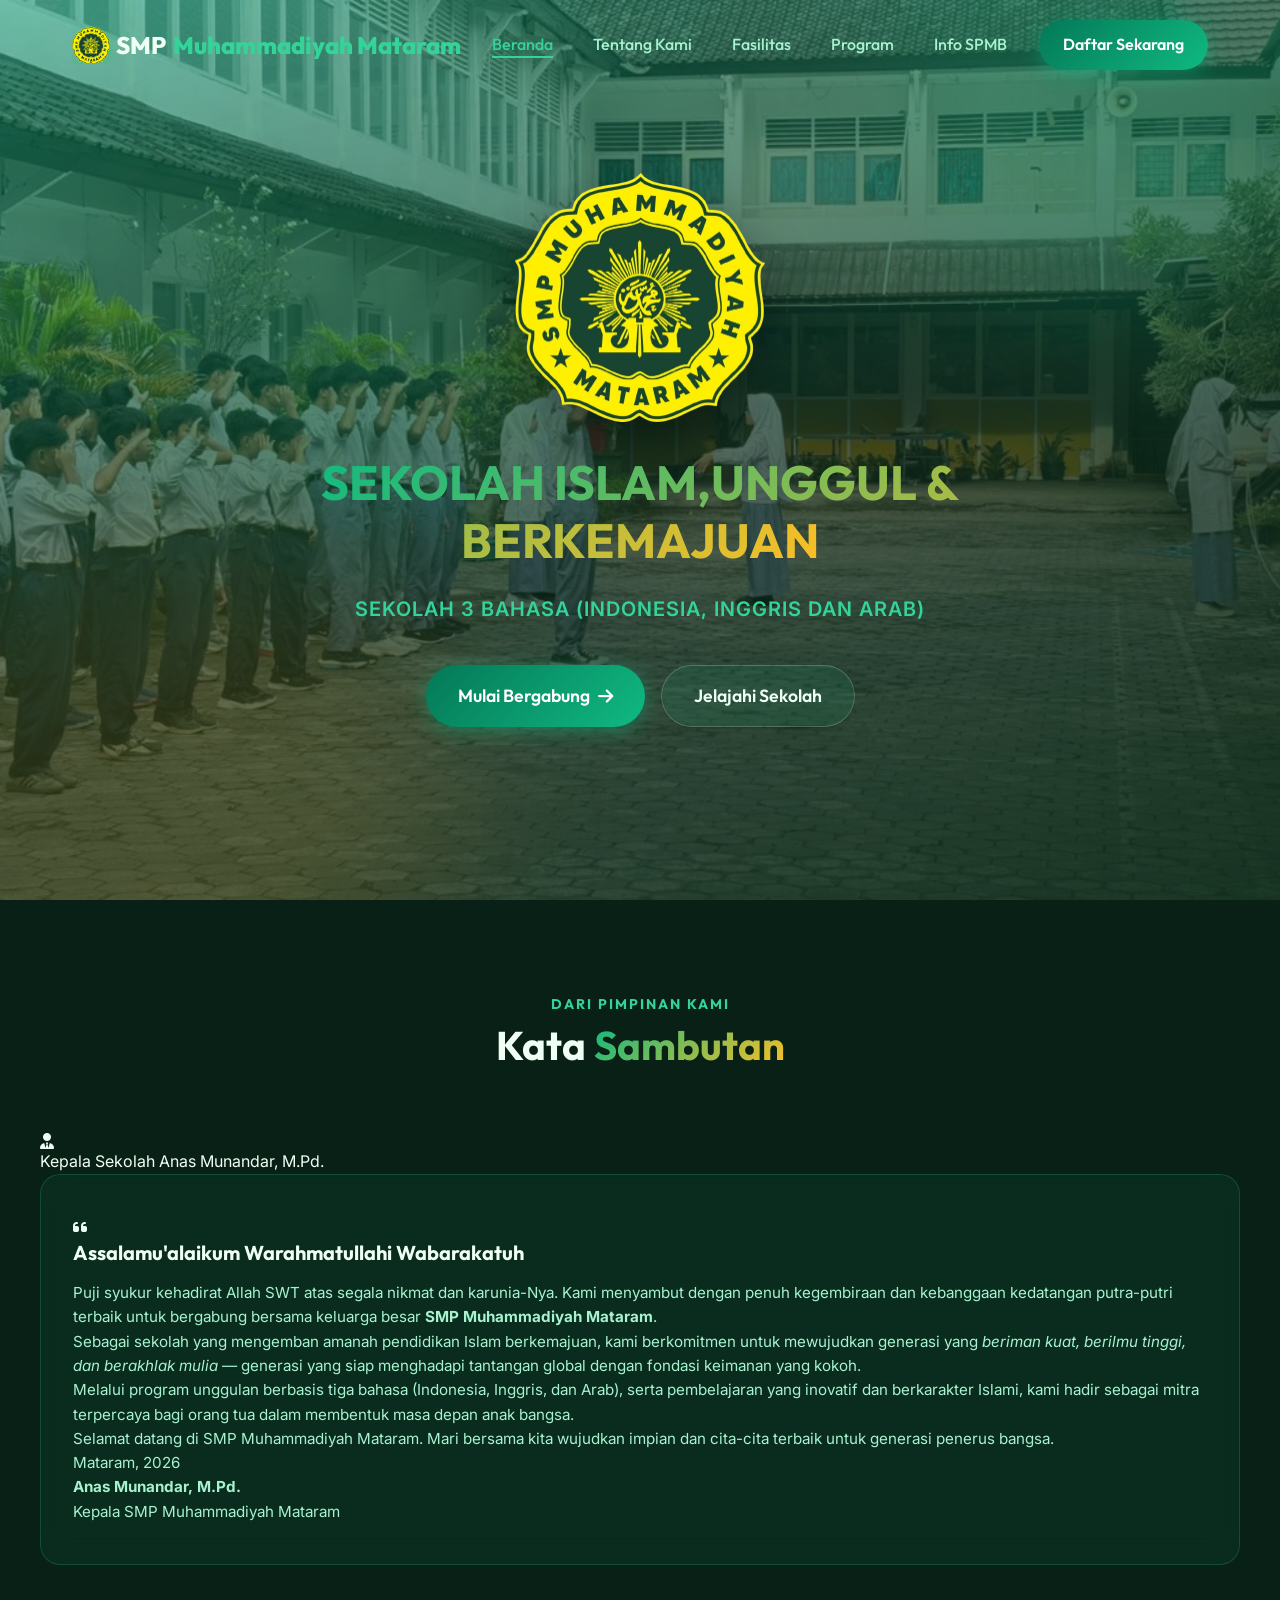
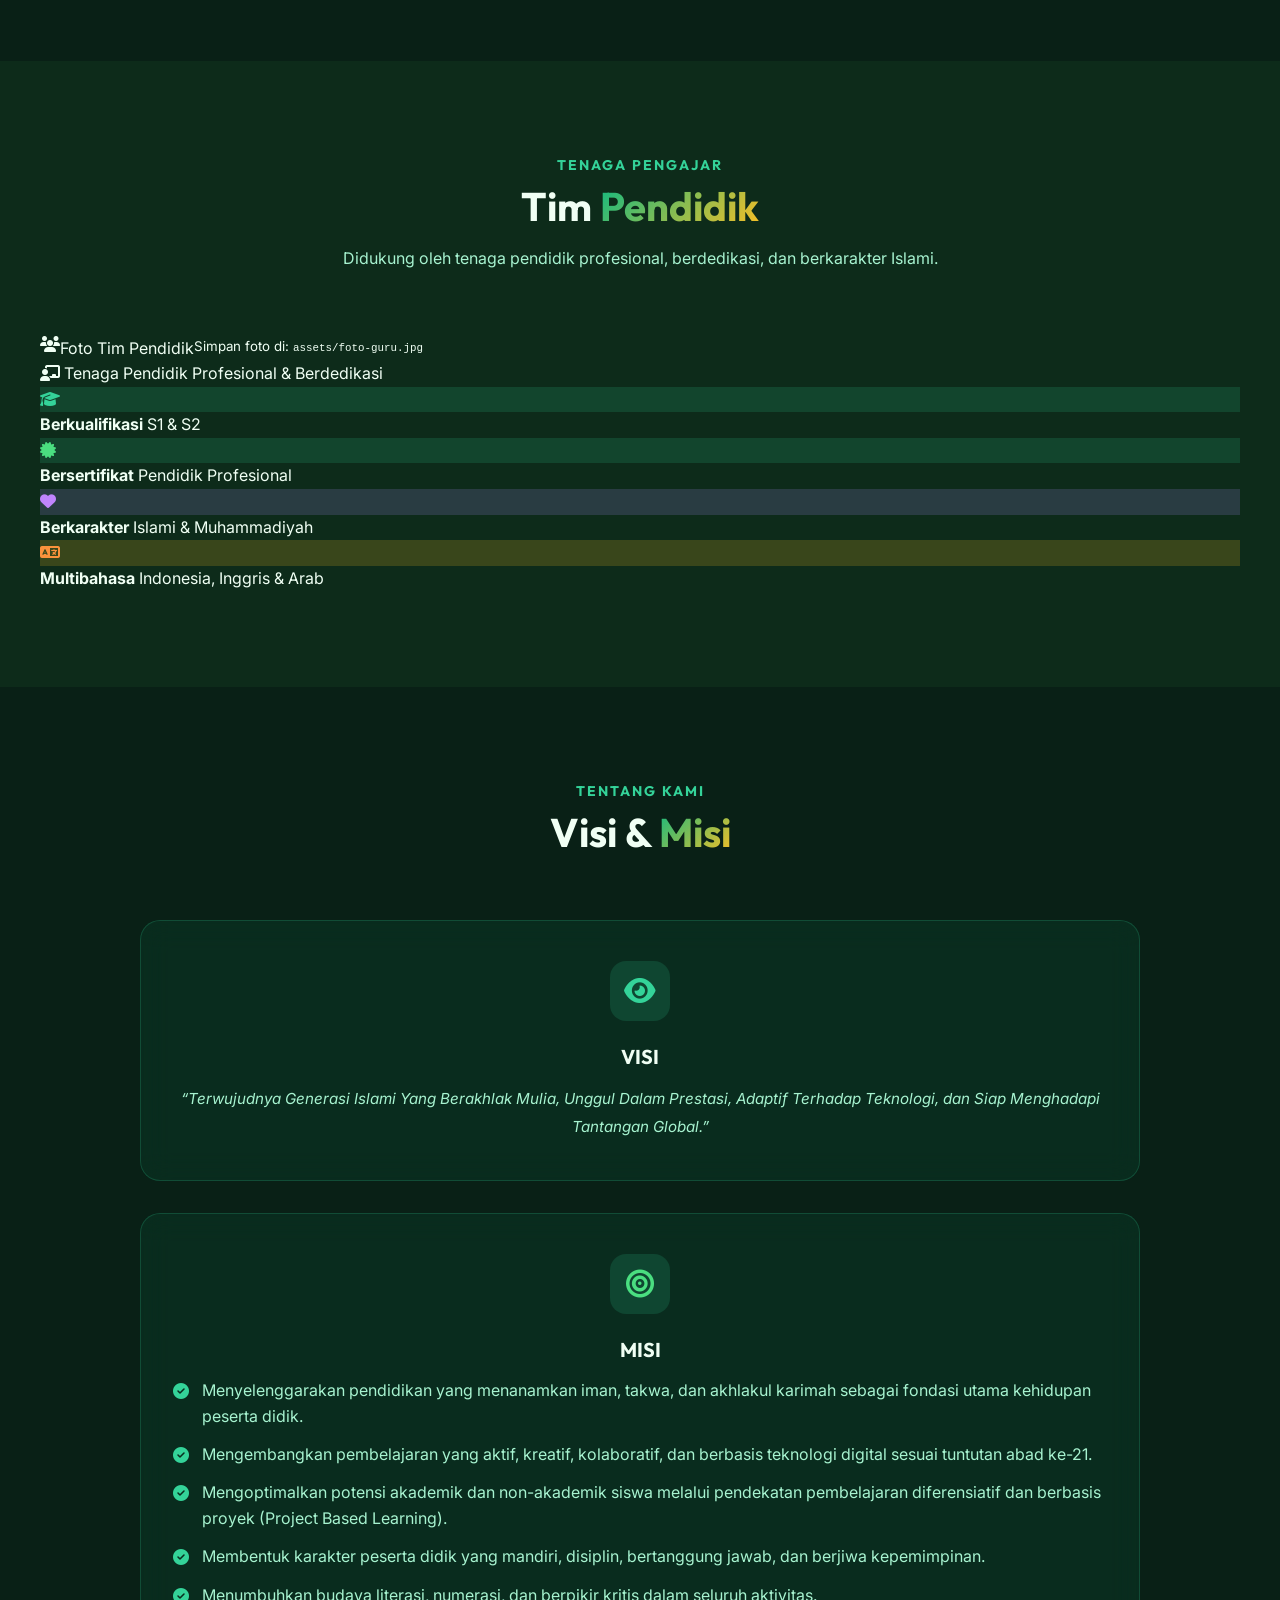
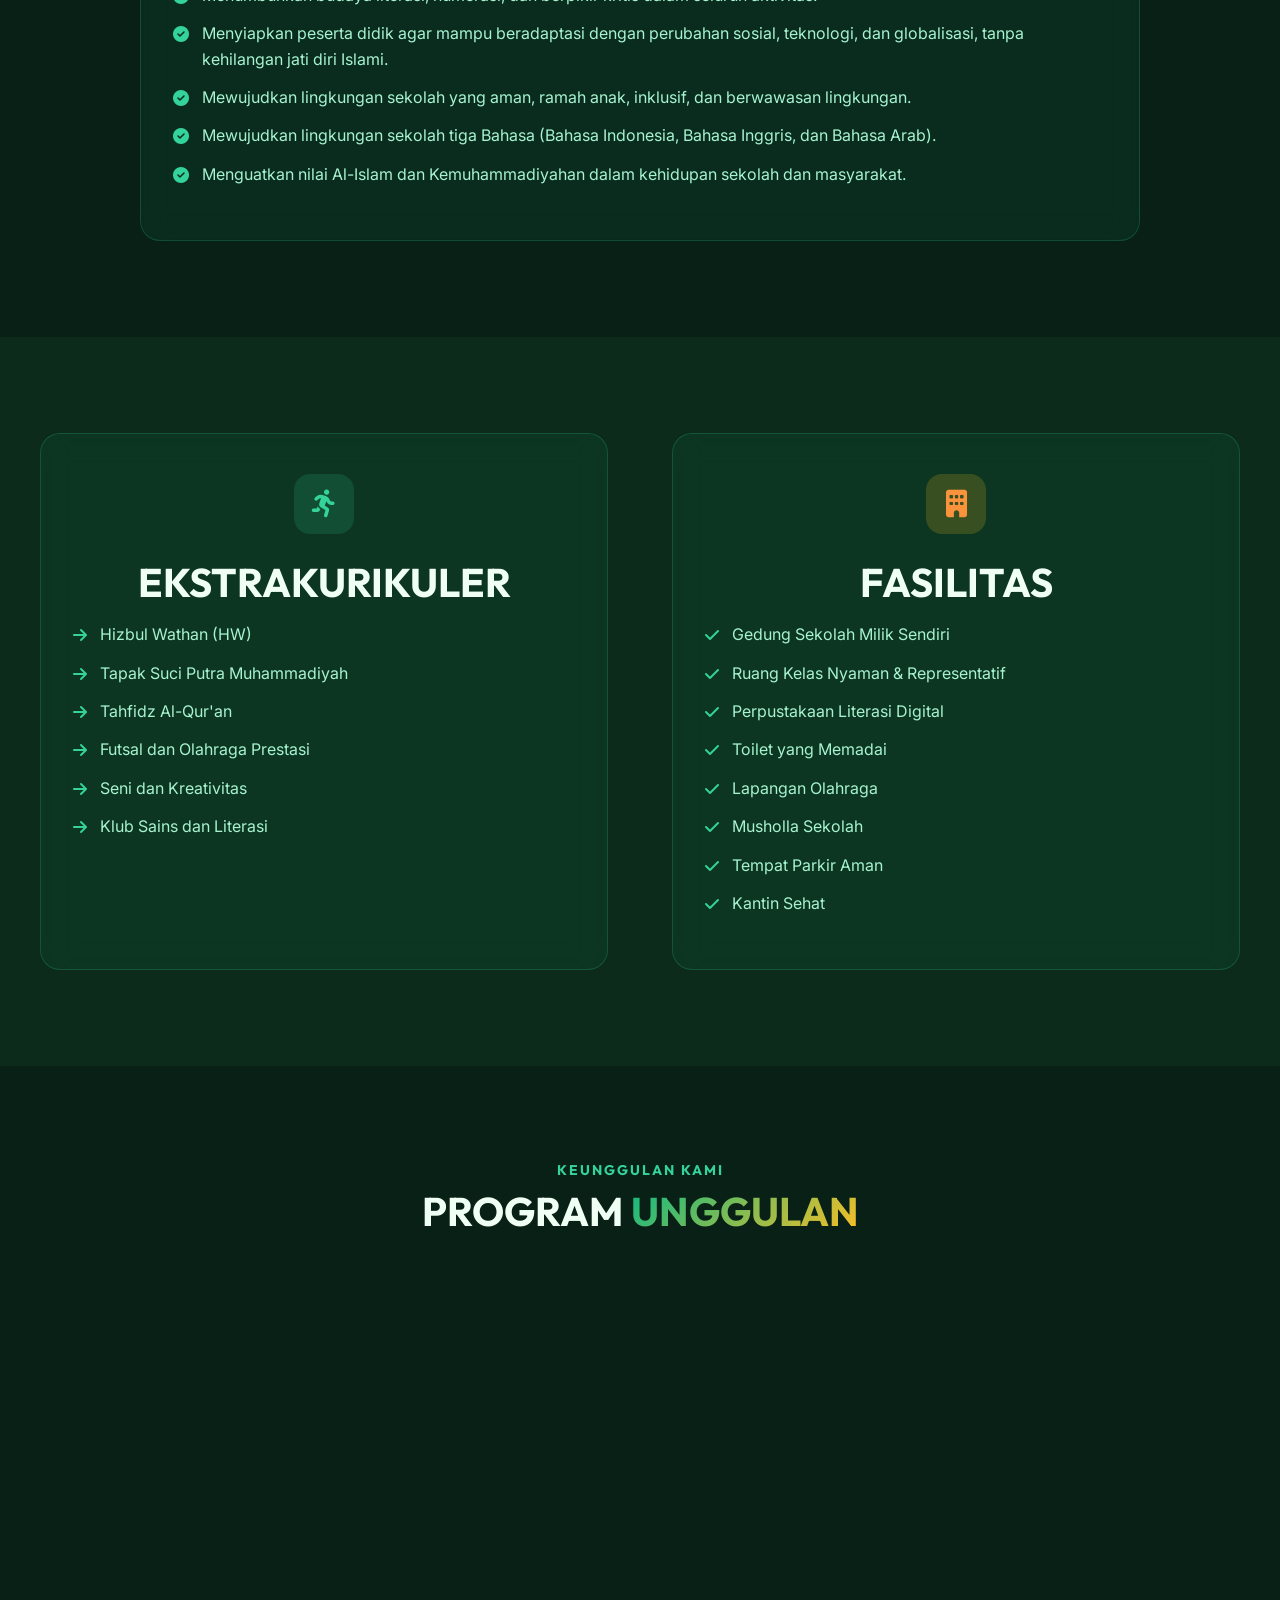
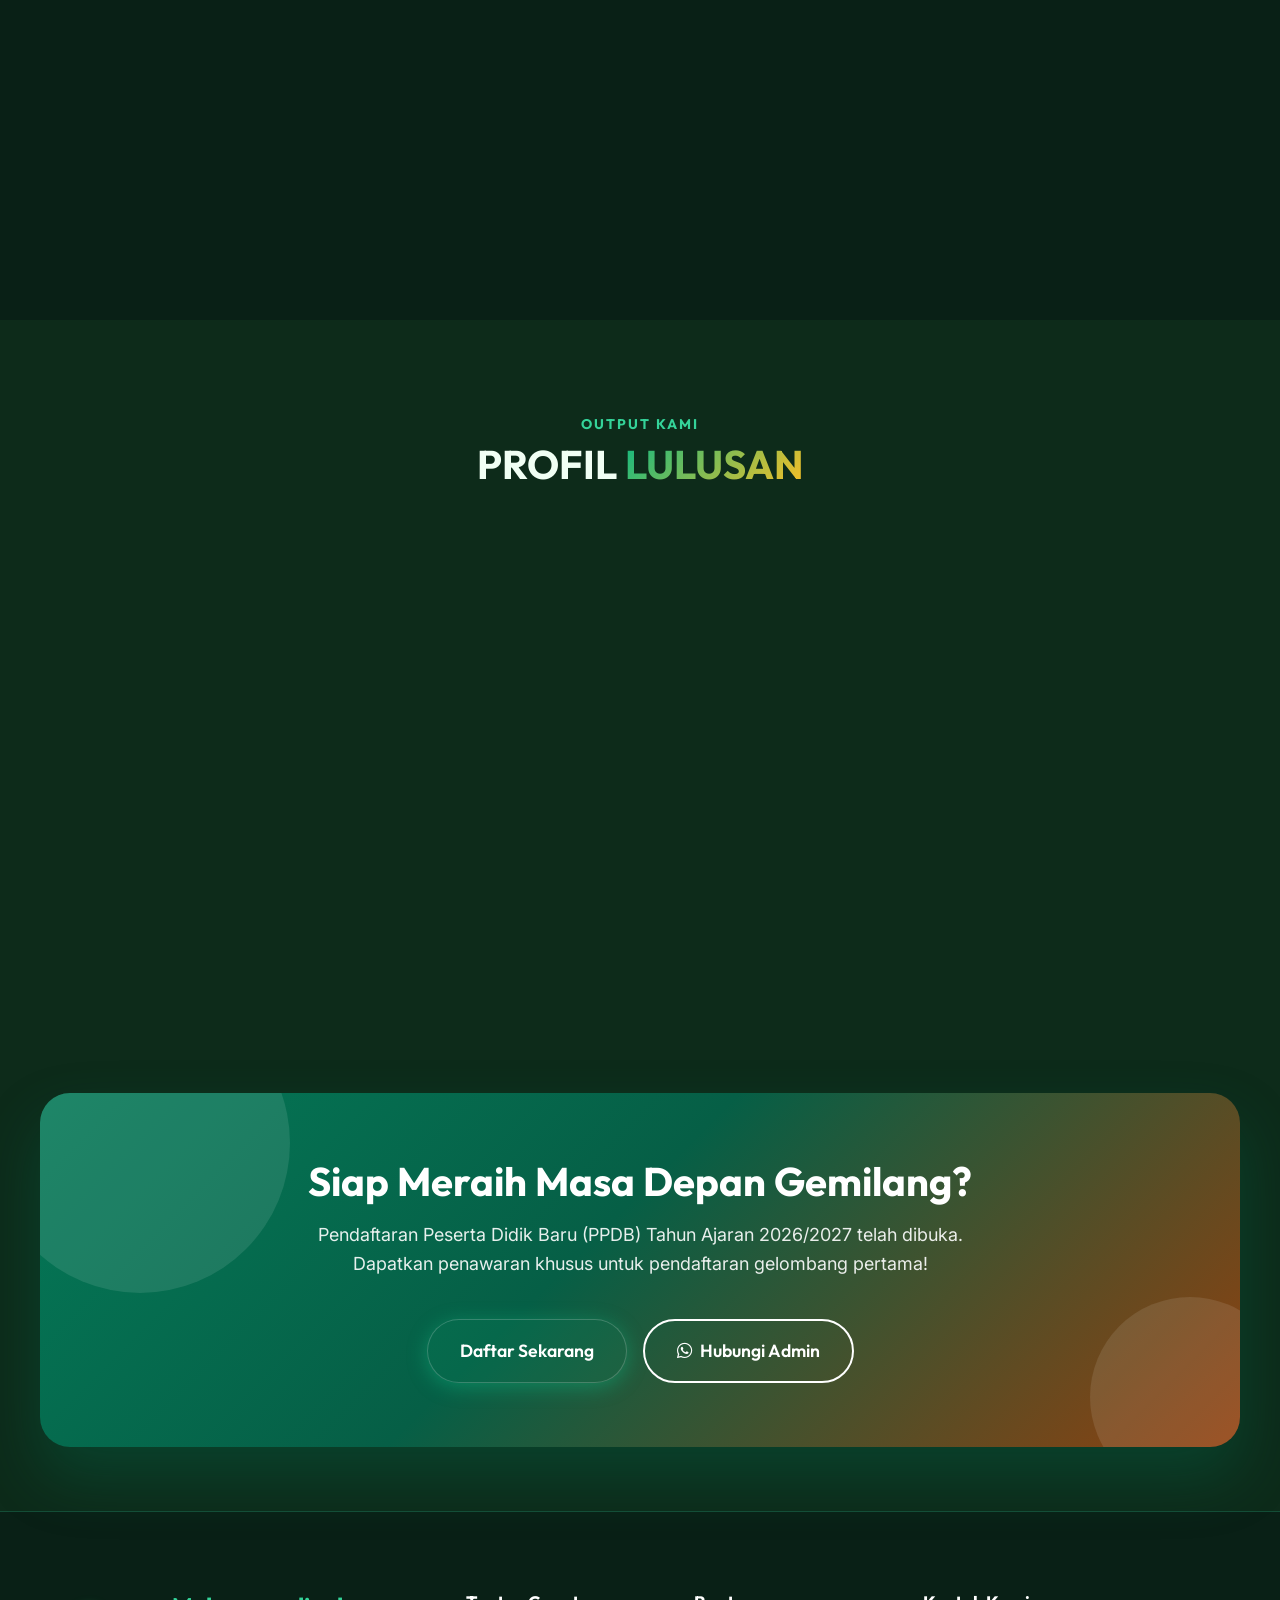
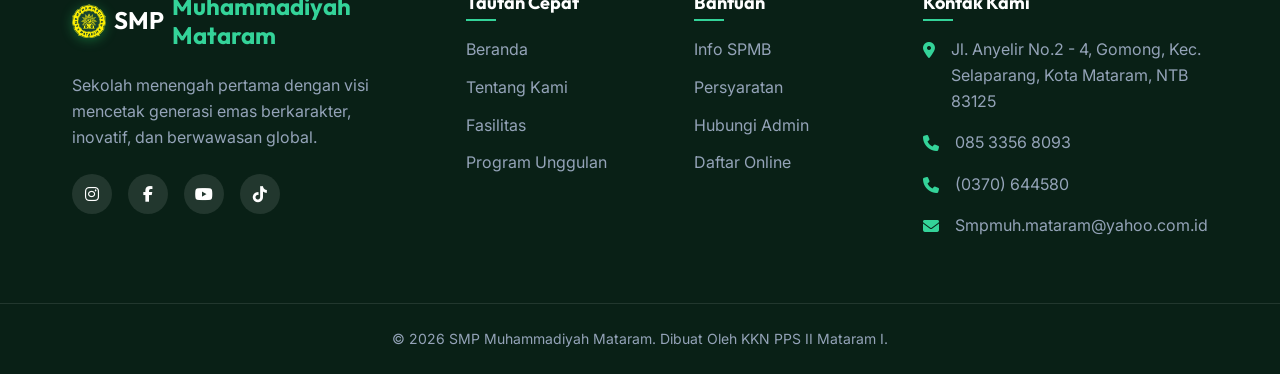
==== commit c92169f2: "fix image path" ====
--- a/index.html
+++ b/index.html
@@ -16,7 +16,7 @@
     <!-- AOS Animation CSS -->
     <link href="https://unpkg.com/aos@2.3.1/dist/aos.css" rel="stylesheet">
     <!-- Custom CSS -->
-    <link rel="stylesheet" href="style.css">
+    <link rel="stylesheet" href="style.css?v=2">
 </head>
 
 <body>
@@ -54,7 +54,7 @@
         <div class="hero-container">
             <div class="hero-content">
                 <div class="hero-logo-wrapper" data-aos="zoom-in" data-aos-delay="100">
-                    <img src="assets/logo smp.png" alt="Logo SMP Muhammadiyah Mataram" class="hero-logo">
+                    <img src="assets/logo-smp.png" alt="Logo SMP Muhammadiyah Mataram" class="hero-logo">
                 </div>
                 <h1 data-aos="fade-up" data-aos-delay="200"><span
                         class="text-gradient">Sekolah Islam,Unggul & Berkemajuan</span></h1>
@@ -355,7 +355,7 @@
     <footer class="footer">
         <div class="footer-container">
             <div class="footer-col about">
-                <h3><img src="assets/logo smp.png" alt="Logo SMP Muhammadiyah Mataram" class="footer-logo-img"> SMP<span>Muhammadiyah Mataram</span></h3>
+                <h3><img src="assets/logo-smp.png" alt="Logo SMP Muhammadiyah Mataram" class="footer-logo-img"> SMP<span>Muhammadiyah Mataram</span></h3>
                 <p>Sekolah menengah pertama dengan visi mencetak generasi emas berkarakter, inovatif, dan berwawasan
                     global.</p>
                 <div class="social-links">
